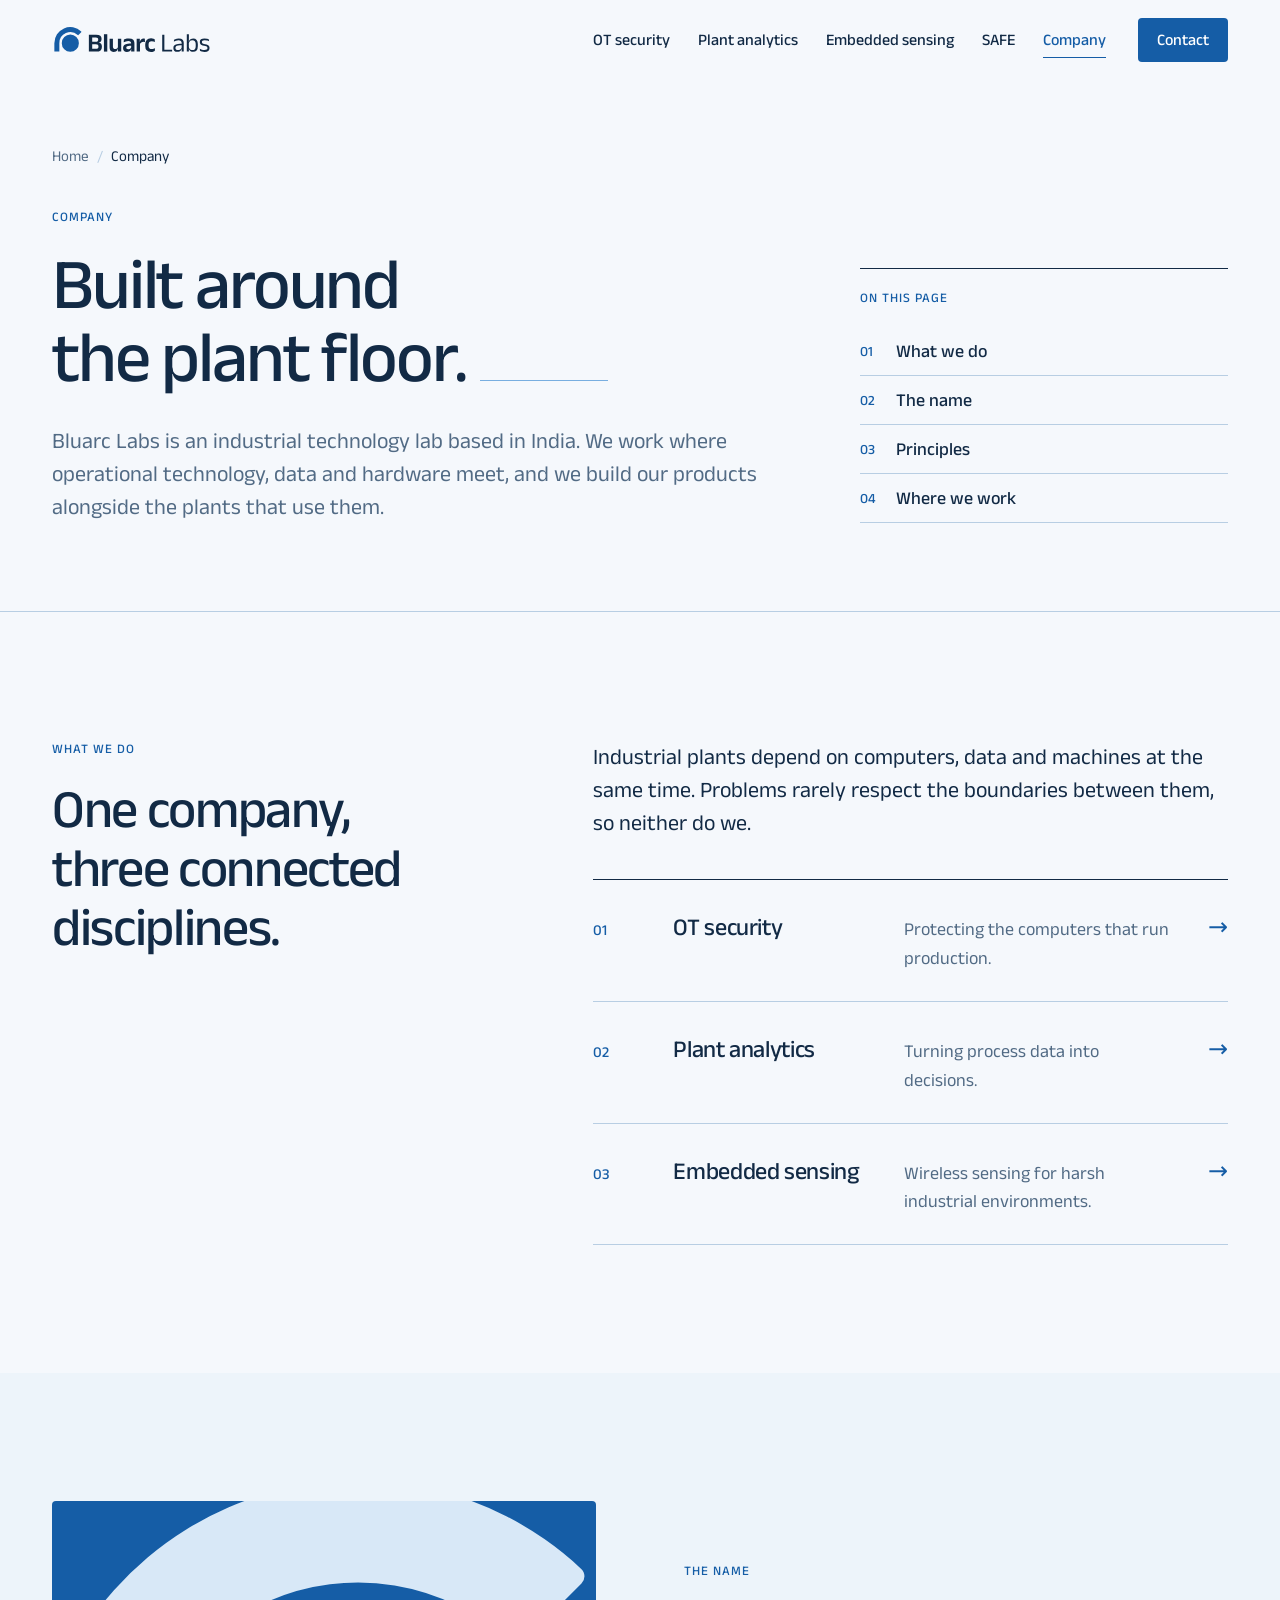
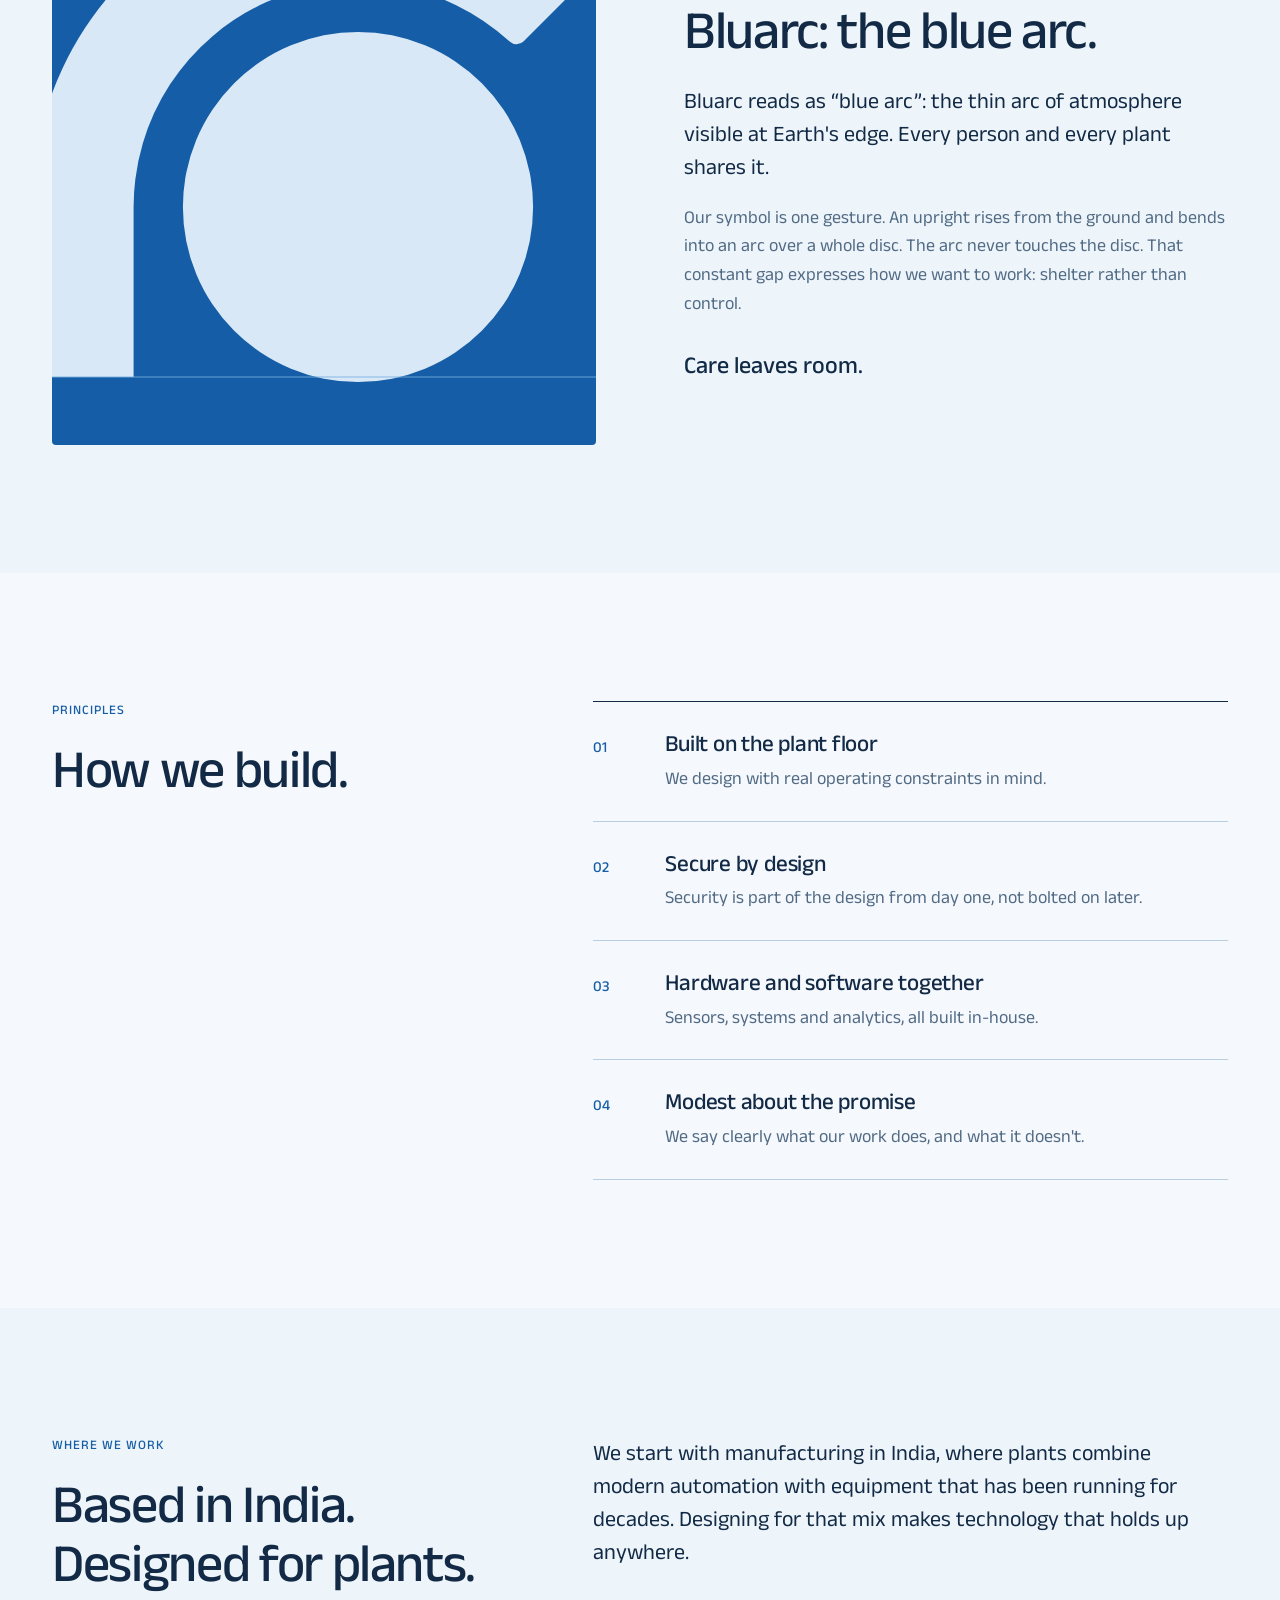
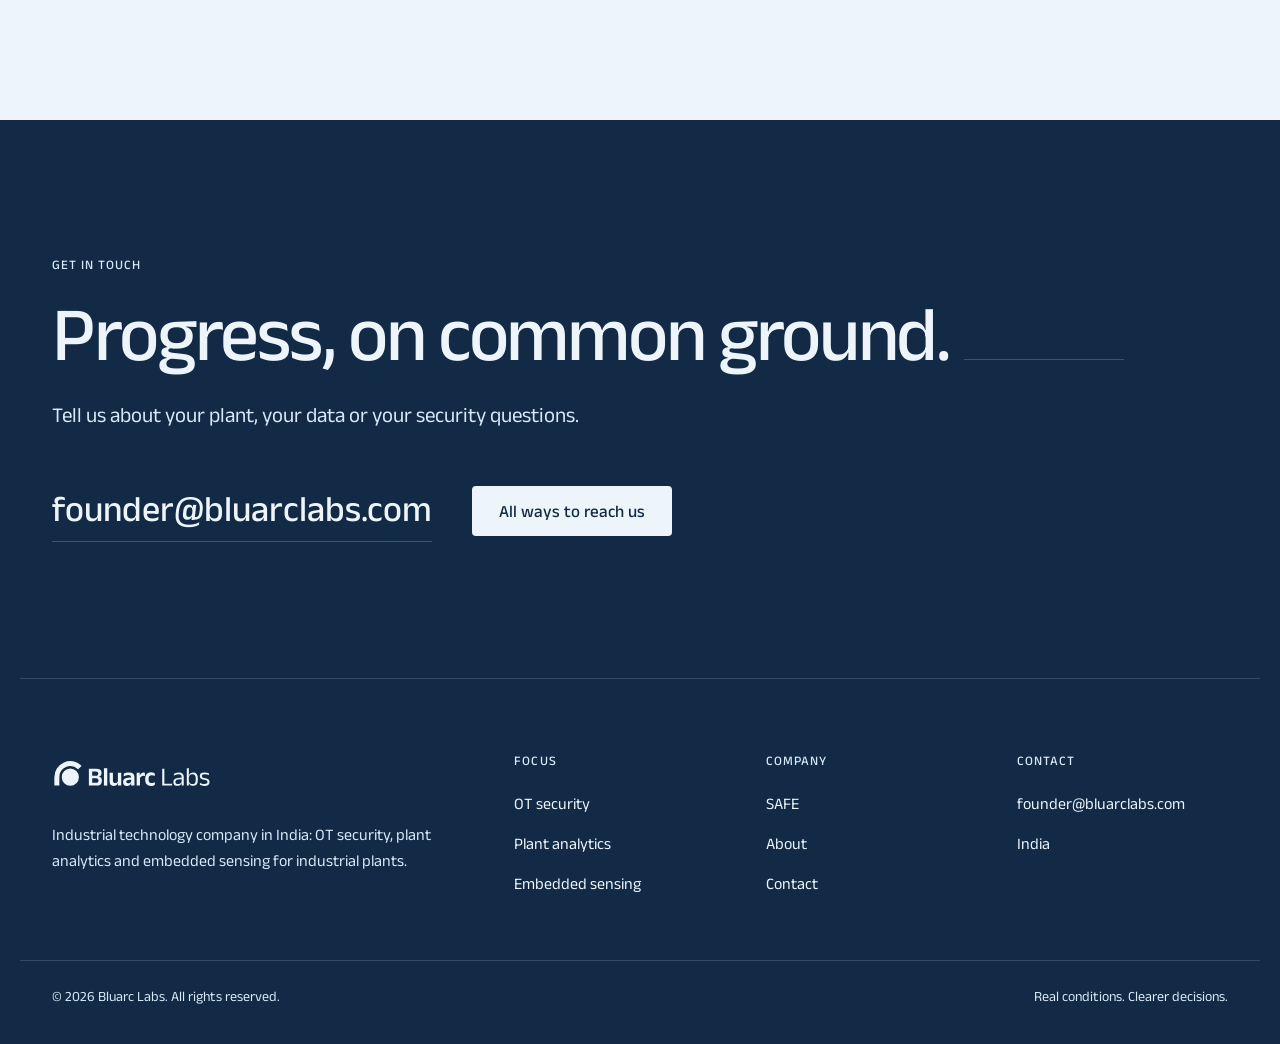
==== company/index.html @ 23ca165b "Expand site to seven SEO pages and a more distinctive design - New pages: OT security, plant analyti" ====
<!doctype html>
<html lang="en-IN">
<head>
  <meta charset="utf-8">
  <meta name="viewport" content="width=device-width, initial-scale=1">
  <title>About Bluarc Labs | Industrial Technology Company, India</title>
  <meta name="description" content="Bluarc Labs is an industrial technology lab based in India, working where operational technology, data and hardware meet. Built around the plant floor.">
  <link rel="canonical" href="https://bluarclabs.com/company/">
  <meta name="robots" content="index, follow, max-image-preview:large, max-snippet:-1, max-video-preview:-1">
  <meta name="theme-color" content="#155DA6">
  <meta name="color-scheme" content="light">
  <meta name="author" content="Bluarc Labs">

  <meta property="og:type" content="website">
  <meta property="og:site_name" content="Bluarc Labs">
  <meta property="og:locale" content="en_IN">
  <meta property="og:title" content="About Bluarc Labs | Industrial Technology Company, India">
  <meta property="og:description" content="Bluarc Labs is an industrial technology lab based in India, working where operational technology, data and hardware meet. Built around the plant floor.">
  <meta property="og:url" content="https://bluarclabs.com/company/">
  <meta property="og:image" content="https://bluarclabs.com/assets/og/company.png">
  <meta property="og:image:type" content="image/png">
  <meta property="og:image:width" content="1200">
  <meta property="og:image:height" content="630">
  <meta property="og:image:alt" content="Built around the plant floor. Bluarc Labs.">
  <meta name="twitter:card" content="summary_large_image">
  <meta name="twitter:title" content="About Bluarc Labs | Industrial Technology Company, India">
  <meta name="twitter:description" content="Bluarc Labs is an industrial technology lab based in India, working where operational technology, data and hardware meet. Built around the plant floor.">
  <meta name="twitter:image" content="https://bluarclabs.com/assets/og/company.png">
  <meta name="twitter:image:alt" content="Built around the plant floor. Bluarc Labs.">

  <link rel="icon" href="/favicon.ico" sizes="any">
  <link rel="icon" href="/assets/icons/favicon.svg" type="image/svg+xml">
  <link rel="apple-touch-icon" href="/apple-touch-icon.png">
  <link rel="manifest" href="/site.webmanifest">

  <link rel="preload" href="/assets/fonts/anek-latin.woff2" as="font" type="font/woff2" crossorigin>
  <link rel="stylesheet" href="/css/styles.css">
  <script>document.documentElement.classList.add('js');</script>

  <script type="application/ld+json">
{
  "@context": "https://schema.org",
  "@graph": [
    {
      "@type": "Organization",
      "@id": "https://bluarclabs.com/#organization",
      "name": "Bluarc Labs",
      "alternateName": "Bluarc",
      "url": "https://bluarclabs.com/",
      "logo": {
        "@type": "ImageObject",
        "url": "https://bluarclabs.com/assets/icons/icon-512.png",
        "width": 512,
        "height": 512
      },
      "image": "https://bluarclabs.com/assets/og/home.png",
      "email": "founder@bluarclabs.com",
      "description": "Industrial technology company in India building OT security, plant analytics and embedded sensing for industrial plants.",
      "slogan": "Real conditions. Clearer decisions.",
      "address": {
        "@type": "PostalAddress",
        "addressCountry": "IN"
      },
      "areaServed": "Worldwide",
      "knowsAbout": [
        "Operational technology (OT) security",
        "Industrial control system security",
        "IEC 62443",
        "Industry 4.0",
        "Plant analytics",
        "Condition monitoring",
        "Predictive maintenance",
        "Industrial IoT",
        "Embedded hardware",
        "Wireless industrial sensors"
      ],
      "contactPoint": {
        "@type": "ContactPoint",
        "contactType": "sales",
        "email": "founder@bluarclabs.com",
        "availableLanguage": [
          "English"
        ]
      }
    },
    {
      "@type": "WebSite",
      "@id": "https://bluarclabs.com/#website",
      "url": "https://bluarclabs.com/",
      "name": "Bluarc Labs",
      "inLanguage": "en-IN",
      "publisher": {
        "@id": "https://bluarclabs.com/#organization"
      }
    },
    {
      "@type": "BreadcrumbList",
      "@id": "https://bluarclabs.com/company/#breadcrumb",
      "itemListElement": [
        {
          "@type": "ListItem",
          "position": 1,
          "name": "Home",
          "item": "https://bluarclabs.com/"
        },
        {
          "@type": "ListItem",
          "position": 2,
          "name": "Company",
          "item": "https://bluarclabs.com/company/"
        }
      ]
    },
    {
      "@type": "AboutPage",
      "@id": "https://bluarclabs.com/company/#webpage",
      "url": "https://bluarclabs.com/company/",
      "name": "About Bluarc Labs | Industrial Technology Company, India",
      "description": "Bluarc Labs is an industrial technology lab based in India, working where operational technology, data and hardware meet. Built around the plant floor.",
      "isPartOf": {
        "@id": "https://bluarclabs.com/#website"
      },
      "about": {
        "@id": "https://bluarclabs.com/#organization"
      },
      "primaryImageOfPage": "https://bluarclabs.com/assets/og/company.png",
      "inLanguage": "en-IN",
      "dateModified": "2026-10-08",
      "breadcrumb": {
        "@id": "https://bluarclabs.com/company/#breadcrumb"
      }
    }
  ]
}
  </script>
</head><body class="page-company">
  <a class="skip-link" href="#main">Skip to content</a>

  <header class="site-header" id="top">
    <div class="container header-inner">
      <a class="brand" href="/" aria-label="Bluarc Labs home">
        <img src="/assets/brand/lockup.svg" width="160" height="43" alt="Bluarc Labs">
      </a>

      <button class="nav-toggle" type="button" aria-expanded="false" aria-controls="site-nav">
        <span class="nav-toggle-bar"></span>
        <span class="nav-toggle-bar"></span>
        <span class="visually-hidden">Menu</span>
      </button>

      <nav class="site-nav" id="site-nav" aria-label="Main">
        <a href="/ot-security/">OT security</a>
        <a href="/plant-analytics/">Plant analytics</a>
        <a href="/embedded-sensing/">Embedded sensing</a>
        <a href="/safe/">SAFE</a>
        <a href="/company/" aria-current="page">Company</a>
        <a class="btn btn-primary btn-sm" href="/contact/">Contact</a>
      </nav>
    </div>
  </header>
  <main id="main">
    <section class="page-hero" aria-labelledby="page-title">
      <div class="container page-hero-grid">
        <div class="page-hero-main">
        <nav class="crumbs" aria-label="Breadcrumb">
          <ol><li><a href="/">Home</a></li><li><span aria-current="page">Company</span></li></ol>
        </nav>
          <p class="label">Company</p>
          <h1 id="page-title" class="display"><span class="hl-line"><span class="hl-in">Built around</span></span><span class="hl-line hl-ground"><span class="hl-in">the plant floor.</span></span></h1>
          <p class="page-lead hero-anim">Bluarc Labs is an industrial technology lab based in India. We work where operational technology, data and hardware meet, and we build our products alongside the plants that use them.</p>
        </div>
        <div class="page-hero-aside"><nav class="toc" aria-label="On this page"><p class="label">On this page</p><ol><li><a href="#what">What we do</a></li><li><a href="#name">The name</a></li><li><a href="#principles">Principles</a></li><li><a href="#where">Where we work</a></li></ol></nav></div>
      </div>
    </section>
    <section class="block" id="what" aria-labelledby="what-title">
      <div class="container block-grid">
        <div class="block-head">
          <p class="label">What we do</p>
          <h2 id="what-title">One company, three connected disciplines.</h2>
        </div>
        <div class="block-body">
          <p class="lead reveal">Industrial plants depend on computers, data and machines at the same time. Problems rarely respect the boundaries between them, so neither do we.</p>
          <div class="focus-list focus-list-compact">
            <a class="focus-row reveal" href="/ot-security/">
              <span class="focus-row-num">01</span>
              <span class="focus-row-title">OT security</span>
              <span class="focus-row-desc">Protecting the computers that run production.</span>
              <span class="focus-row-arrow" aria-hidden="true">&rarr;</span>
            </a>
            <a class="focus-row reveal" href="/plant-analytics/">
              <span class="focus-row-num">02</span>
              <span class="focus-row-title">Plant analytics</span>
              <span class="focus-row-desc">Turning process data into decisions.</span>
              <span class="focus-row-arrow" aria-hidden="true">&rarr;</span>
            </a>
            <a class="focus-row reveal" href="/embedded-sensing/">
              <span class="focus-row-num">03</span>
              <span class="focus-row-title">Embedded sensing</span>
              <span class="focus-row-desc">Wireless sensing for harsh industrial environments.</span>
              <span class="focus-row-arrow" aria-hidden="true">&rarr;</span>
            </a>
          </div>
        </div>
      </div>
    </section>

    <section class="block block-wash" id="name" aria-labelledby="name-title">
      <div class="container name-feature">
        <figure class="name-art reveal">
          <img src="/assets/brand/pattern.svg" width="960" height="960" alt="The Bluarc Labs symbol, enlarged: an upright bending into an arc over a whole disc, standing on one ground line." loading="lazy" decoding="async">
        </figure>
        <div class="name-copy reveal">
          <p class="label">The name</p>
          <h2 id="name-title">Bluarc: the blue arc.</h2>
          <p class="lead">Bluarc reads as &ldquo;blue arc&rdquo;: the thin arc of atmosphere visible at Earth's edge. Every person and every plant shares it.</p>
          <p>Our symbol is one gesture. An upright rises from the ground and bends into an arc over a whole disc. The arc never touches the disc. That constant gap expresses how we want to work: shelter rather than control.</p>
          <p class="name-sign">Care leaves room.</p>
        </div>
      </div>
    </section>

    <section class="block" id="principles" aria-labelledby="principles-title">
      <div class="container block-grid">
        <div class="block-head">
          <p class="label">Principles</p>
          <h2 id="principles-title">How we build.</h2>
        </div>
        <div class="block-body">
          <ol class="principles reveal">
            <li><span class="principle-num">01</span><div><h3>Built on the plant floor</h3><p>We design with real operating constraints in mind.</p></div></li>
            <li><span class="principle-num">02</span><div><h3>Secure by design</h3><p>Security is part of the design from day one, not bolted on later.</p></div></li>
            <li><span class="principle-num">03</span><div><h3>Hardware and software together</h3><p>Sensors, systems and analytics, all built in-house.</p></div></li>
            <li><span class="principle-num">04</span><div><h3>Modest about the promise</h3><p>We say clearly what our work does, and what it doesn't.</p></div></li>
          </ol>
        </div>
      </div>
    </section>

    <section class="block block-wash" id="where" aria-labelledby="where-title">
      <div class="container block-grid">
        <div class="block-head">
          <p class="label">Where we work</p>
          <h2 id="where-title">Based in India. Designed for plants.</h2>
        </div>
        <div class="block-body">
          <p class="lead reveal">We start with manufacturing in India, where plants combine modern automation with equipment that has been running for decades. Designing for that mix makes technology that holds up anywhere.</p>
        </div>
      </div>
    </section>

    <section class="cta-band" aria-labelledby="cta-title">
      <div class="container cta-inner reveal">
        <p class="label label-reverse">Get in touch</p>
        <h2 id="cta-title" class="cta-title"><span class="hl-ground">Progress, on common ground.</span></h2>
        <p class="cta-lead">Tell us about your plant, your data or your security questions.</p>
        <div class="cta-actions">
          <a class="contact-email" href="mailto:founder@bluarclabs.com">founder@bluarclabs.com</a>
          <a class="btn btn-reverse" href="/contact/">All ways to reach us</a>
        </div>
      </div>
    </section>
  </main>

  <footer class="site-footer">
    <div class="container footer-inner">
      <div class="footer-brand">
        <a class="brand" href="/" aria-label="Bluarc Labs home">
          <img src="/assets/brand/lockup-reverse.svg" width="160" height="43" alt="Bluarc Labs" loading="lazy" decoding="async">
        </a>
        <p class="footer-about">Industrial technology company in India: OT security, plant analytics and embedded sensing for industrial plants.</p>
      </div>
      <nav class="footer-col" aria-label="Focus areas">
        <p class="footer-head">Focus</p>
        <ul><li><a href="/ot-security/">OT security</a></li><li><a href="/plant-analytics/">Plant analytics</a></li><li><a href="/embedded-sensing/">Embedded sensing</a></li></ul>
      </nav>
      <nav class="footer-col" aria-label="Company">
        <p class="footer-head">Company</p>
        <ul><li><a href="/safe/">SAFE</a></li><li><a href="/company/">About</a></li><li><a href="/contact/">Contact</a></li></ul>
      </nav>
      <div class="footer-col">
        <p class="footer-head">Contact</p>
        <ul><li><a href="mailto:founder@bluarclabs.com">founder@bluarclabs.com</a></li><li><span>India</span></li></ul>
      </div>
    </div>
    <div class="container footer-bottom">
      <p>&copy; <span id="year">2026</span> Bluarc Labs. All rights reserved.</p>
      <p class="footer-sign">Real conditions. Clearer decisions.</p>
    </div>
  </footer>

  <script src="/js/main.js" defer></script>
</body>
</html>
---- css/styles.css ----
/* Bluarc Labs: site styles, built on the Bluarc Labs identity (revision 06.1) */

@font-face {
  font-family: "Anek Latin";
  font-style: normal;
  font-weight: 400 600;
  font-display: swap;
  src: url("../assets/fonts/anek-latin.woff2") format("woff2");
}

:root {
  /* Identity palette */
  --ocean: #155DA6;      /* primary */
  --ocean-hover: #114D8A;
  --ice-wash: #D8E8F7;   /* secondary */
  --surf: #78AEE0;       /* accent: artwork and rules, never small text on light grounds */
  --ice: #EDF4FA;        /* background */
  --navy: #122A45;       /* foreground */
  --slate: #526B85;      /* muted */
  --surface: #F5F8FC;    /* light surface */
  --rule: #B8CEE3;       /* blue rule, decorative only */
  --white: #FFFFFF;

  --font: "Anek Latin", system-ui, -apple-system, "Segoe UI", Roboto, sans-serif;

  --container: 1240px;
  --gutter: 32px;
  --header-h: 80px;
  --radius: 4px;
  --ease: cubic-bezier(.2, .7, .2, 1);
  --ease-out: cubic-bezier(.16, 1, .3, 1);
}

*, *::before, *::after { box-sizing: border-box; }

html {
  scroll-behavior: smooth;
  scroll-padding-top: calc(var(--header-h) + 16px);
  -webkit-text-size-adjust: 100%;
  text-size-adjust: 100%;
  font-optical-sizing: none;
}

body {
  margin: 0;
  background: var(--surface);
  color: var(--navy);
  font-family: var(--font);
  font-size: 18px;
  font-weight: 400;
  line-height: 1.6;
  -webkit-font-smoothing: antialiased;
  -moz-osx-font-smoothing: grayscale;
  overflow-x: hidden;
}

img, svg { display: block; max-width: 100%; }
img { height: auto; }

h1, h2, h3 {
  color: var(--navy);
  margin: 0;
  font-weight: 500;
  line-height: 1.1;
  letter-spacing: -0.02em;
  text-wrap: balance;
}
h2 { font-size: clamp(34px, 4.2vw, 54px); letter-spacing: -0.025em; }
.h2-sm { font-size: clamp(28px, 3vw, 38px); }
h3 { font-size: 23px; line-height: 1.2; letter-spacing: -0.01em; }

p { margin: 0; }
p + p { margin-top: 1em; }

a { color: var(--ocean); text-decoration: none; }
a:hover { color: var(--ocean-hover); }

::selection { background: var(--ice-wash); color: var(--navy); }

:focus-visible {
  outline: 2px solid var(--ocean);
  outline-offset: 3px;
  border-radius: 2px;
}

.container {
  width: 100%;
  max-width: var(--container);
  margin: 0 auto;
  padding: 0 var(--gutter);
}

.visually-hidden {
  position: absolute !important;
  width: 1px; height: 1px;
  padding: 0; margin: -1px;
  overflow: hidden; clip: rect(0 0 0 0);
  white-space: nowrap; border: 0;
}

.skip-link {
  position: absolute;
  left: 16px; top: -56px;
  z-index: 100;
  background: var(--navy);
  color: var(--ice);
  padding: 12px 18px;
  border-radius: var(--radius);
  transition: top .2s;
}
.skip-link:focus { top: 12px; color: var(--ice); }

/* Reference labels: Anek Latin 500, uppercase, ~0.08em, 12px+ */
.label {
  font-size: 13px;
  font-weight: 500;
  letter-spacing: .08em;
  text-transform: uppercase;
  line-height: 1.4;
  color: var(--ocean);
  margin-bottom: 20px;
}
.label-reverse { color: var(--ice-wash); }

.lead {
  font-size: 22px;
  line-height: 1.5;
  color: var(--navy);
}

.block-intro {
  margin-top: 20px;
  font-size: 20px;
  line-height: 1.55;
  color: var(--slate);
}

.inline-link { margin-top: 32px; color: var(--slate); }
.inline-link a {
  color: var(--ocean);
  text-decoration: underline;
  text-decoration-thickness: 1px;
  text-underline-offset: 4px;
}

/* Buttons: 44px minimum target */
.btn {
  display: inline-flex;
  align-items: center;
  justify-content: center;
  gap: 8px;
  min-height: 50px;
  font-family: var(--font);
  font-size: 17px;
  font-weight: 500;
  line-height: 1;
  padding: 15px 26px;
  border-radius: var(--radius);
  border: 1px solid transparent;
  transition: background-color .2s var(--ease), color .2s var(--ease), border-color .2s var(--ease);
  white-space: nowrap;
}
.btn span { transition: transform .25s var(--ease); }
.btn:hover span { transform: translateX(4px); }
.btn-primary { background: var(--ocean); color: var(--white); }
.btn-primary:hover { background: var(--ocean-hover); color: var(--white); }
.btn-sm { min-height: 44px; padding: 11px 18px; font-size: 16px; }
.btn-quiet { color: var(--navy); padding-left: 6px; padding-right: 6px; }
.btn-quiet:hover { color: var(--ocean); }
.btn-flush { padding-left: 0; margin-top: 24px; }
.btn-reverse { background: var(--ice); color: var(--navy); }
.btn-reverse:hover { background: var(--white); color: var(--navy); }

/* Header */
.site-header {
  position: fixed;
  inset: 0 0 auto 0;
  z-index: 50;
  height: var(--header-h);
  background: rgba(245, 248, 252, .94);
  -webkit-backdrop-filter: saturate(140%) blur(12px);
  backdrop-filter: saturate(140%) blur(12px);
  border-bottom: 1px solid transparent;
  transition: border-color .25s;
}
.site-header.is-scrolled { border-bottom-color: var(--rule); }

.header-inner {
  height: 100%;
  display: flex;
  align-items: center;
  justify-content: space-between;
  gap: 24px;
}

.brand {
  display: inline-flex;
  align-items: center;
  min-height: 44px;
  flex: none;
}
.brand img { width: 160px; }

.site-nav {
  display: flex;
  align-items: center;
  gap: 28px;
}
.site-nav a:not(.btn) {
  color: var(--navy);
  font-size: 16px;
  font-weight: 500;
  position: relative;
  padding: 10px 0;
  white-space: nowrap;
}
.site-nav a:not(.btn)::after {
  content: "";
  position: absolute;
  left: 0; right: 0; bottom: 4px;
  height: 1.5px;
  background: var(--ocean);
  transform: scaleX(0);
  transform-origin: left;
  transition: transform .3s var(--ease);
}
.site-nav a:not(.btn):hover { color: var(--ocean); }
.site-nav a:not(.btn):hover::after,
.site-nav a[aria-current="page"]::after { transform: scaleX(1); }
.site-nav a[aria-current="page"]:not(.btn) { color: var(--ocean); }
.site-nav .btn { margin-left: 4px; }

.nav-toggle {
  display: none;
  width: 44px; height: 44px;
  margin-right: -10px;
  background: none;
  border: 0;
  cursor: pointer;
  flex-direction: column;
  align-items: center;
  justify-content: center;
  gap: 6px;
}
.nav-toggle-bar {
  width: 22px; height: 2px;
  background: var(--navy);
  transition: transform .25s var(--ease);
}
.nav-toggle[aria-expanded="true"] .nav-toggle-bar:nth-child(1) { transform: translateY(4px) rotate(45deg); }
.nav-toggle[aria-expanded="true"] .nav-toggle-bar:nth-child(2) { transform: translateY(-4px) rotate(-45deg); }

/* Display headlines: each line on its own baseline; the last stands on the ground rule */
.display {
  font-size: clamp(42px, 5.6vw, 76px);
  font-weight: 500;
  line-height: 1.02;
  letter-spacing: -0.03em;
}
.display-xl { font-size: clamp(48px, 6.4vw, 96px); }
.hl-line {
  display: block;
  overflow: hidden;
  padding-bottom: .1em;
  margin-bottom: -.1em;
}
.hl-in { display: inline-block; white-space: nowrap; }
.hl-ground {
  display: flex;
  align-items: baseline;
}
.hl-ground::after {
  content: "";
  flex: 0 1 128px;
  min-width: 32px;
  height: 1.5px;
  margin-left: .2em;
  background: var(--surf);
  transform-origin: left;
}

@media (prefers-reduced-motion: no-preference) {
  .js .display .hl-in {
    transform: translateY(105%);
    animation: hl-rise 1s var(--ease-out) forwards;
  }
  .js .display .hl-line:nth-child(2) .hl-in { animation-delay: .1s; }
  .js .display .hl-line:nth-child(3) .hl-in { animation-delay: .2s; }
  .js .display .hl-ground::after {
    transform: scaleX(0);
    animation: hl-ground .9s var(--ease-out) .55s forwards;
  }
  .js .hero-anim {
    opacity: 0;
    animation: fade-up .8s var(--ease-out) .35s forwards;
  }
  .js .hero-panel .hero-device {
    opacity: 0;
    transform: translateX(6%);
    animation: device-in 1.2s var(--ease-out) .15s forwards;
  }
}
@keyframes hl-rise { to { transform: none; } }
@keyframes hl-ground { to { transform: scaleX(1); } }
@keyframes fade-up { from { opacity: 0; transform: translateY(12px); } to { opacity: 1; transform: none; } }
@keyframes device-in { to { opacity: 1; transform: none; } }

/* Home hero */
.hero-home {
  position: relative;
  padding-top: var(--header-h);
  background: var(--surface);
}
.hero-container {
  min-height: min(760px, calc(100svh - var(--header-h) - 84px));
  display: flex;
  align-items: center;
  padding-top: 72px;
  padding-bottom: 72px;
}
.hero-main { max-width: min(880px, calc(100vw - var(--panel-w, 0px) - 2 * var(--gutter) - 48px)); position: relative; z-index: 1; }
.hero-focus {
  margin-top: 36px;
  font-size: 24px;
  line-height: 1.4;
  color: var(--navy);
  max-width: 30em;
}
.hero-sub {
  margin-top: 14px;
  font-size: 19px;
  line-height: 1.55;
  color: var(--slate);
  max-width: 36em;
}
.hero-actions {
  display: flex;
  flex-wrap: wrap;
  align-items: center;
  gap: 12px 20px;
  margin-top: 36px;
}

.hero-panel {
  --panel-w: clamp(300px, 30vw, 500px);
  position: absolute;
  top: var(--header-h);
  right: 0;
  bottom: 0;
  width: var(--panel-w);
  background: var(--navy);
  overflow: hidden;
}
.hero-device { width: 100%; height: 100%; }
.hero-panel-label {
  position: absolute;
  left: 32px;
  bottom: 28px;
  font-size: 13px;
  font-weight: 500;
  letter-spacing: .08em;
  text-transform: uppercase;
  color: var(--ice-wash);
}
.hero-home { --panel-w: clamp(300px, 30vw, 500px); }
.hero-band { display: none; }

.focus-strip {
  position: relative;
  z-index: 1;
  display: grid;
  grid-template-columns: repeat(3, minmax(0, 1fr));
  border-top: 1px solid var(--rule);
  margin-right: calc(var(--panel-w) - max(0px, (100vw - var(--container)) / 2));
}
.focus-strip a {
  display: flex;
  align-items: center;
  gap: 8px;
  min-height: 84px;
  padding: 0 20px 0 0;
  font-size: 18px;
  font-weight: 500;
  color: var(--navy);
}
.focus-strip .num { color: var(--ocean); }
.focus-strip .arrow { margin-left: auto; color: var(--ocean); opacity: 0; transform: translateX(-6px); transition: opacity .25s, transform .25s var(--ease); }
.focus-strip a:hover { color: var(--ocean); }
.focus-strip a:hover .arrow { opacity: 1; transform: none; }

/* Sub-page hero */
.page-hero {
  padding: calc(var(--header-h) + 64px) 0 88px;
  background: var(--surface);
  border-bottom: 1px solid var(--rule);
}
.page-hero-grid {
  display: grid;
  grid-template-columns: minmax(0, 8fr) minmax(0, 4fr);
  gap: 48px 72px;
  align-items: end;
}
.page-lead {
  margin-top: 32px;
  font-size: 22px;
  line-height: 1.5;
  color: var(--slate);
  max-width: 34em;
}
.crumbs { margin-bottom: 40px; font-size: 15px; }
.crumbs ol { list-style: none; margin: 0; padding: 0; display: flex; flex-wrap: wrap; gap: 8px; color: var(--slate); }
.crumbs li + li::before { content: "/"; margin-right: 8px; color: var(--rule); }
.crumbs a { color: var(--slate); }
.crumbs a:hover { color: var(--ocean); }
.crumbs [aria-current] { color: var(--navy); }

.toc { border-top: 1.5px solid var(--navy); padding-top: 20px; }
.toc ol { list-style: none; margin: 0; padding: 0; counter-reset: toc; }
.toc li { counter-increment: toc; border-bottom: 1px solid var(--rule); }
.toc a {
  display: flex;
  gap: 14px;
  align-items: center;
  min-height: 48px;
  color: var(--navy);
  font-weight: 500;
}
.toc a::before { content: counter(toc, decimal-leading-zero); color: var(--ocean); font-size: 14px; width: 22px; }
.toc a:hover { color: var(--ocean); }

.hero-endorsement {
  background: var(--ice);
  border-radius: var(--radius);
  padding: 48px 40px;
  display: flex;
  justify-content: center;
}
.hero-endorsement img { width: min(280px, 100%); }

.hero-contact { border-top: 1.5px solid var(--navy); padding-top: 20px; }
.hero-contact-note { margin-top: 16px; color: var(--slate); font-size: 16px; }

/* Blocks */
.block { padding: 128px 0; }
.block-tight { padding: 96px 0; }
.block-wash { background: var(--ice); }
.block-navy { background: var(--navy); color: var(--ice); }
.block-navy h2 { color: var(--ice); }
.block-navy .block-intro { color: var(--ice-wash); }

.section-head { max-width: 820px; margin-bottom: 64px; }

.block-grid {
  display: grid;
  grid-template-columns: minmax(0, 5fr) minmax(0, 7fr);
  gap: 48px 88px;
  align-items: start;
}
.block-head { position: sticky; top: calc(var(--header-h) + 40px); }
.block-body > .lead + * { margin-top: 40px; }

/* Tiles */
.tiles {
  display: grid;
  grid-template-columns: repeat(2, minmax(0, 1fr));
  gap: 48px 40px;
}
.tiles-3 { grid-template-columns: repeat(3, minmax(0, 1fr)); gap: 32px; }
.tile {
  border-top: 1.5px solid var(--navy);
  padding-top: 24px;
}
.tile-num {
  font-size: 14px;
  font-weight: 500;
  color: var(--ocean);
  margin-bottom: 28px;
}
.tile h3 { margin-bottom: 10px; }
.tile p:not(.tile-num) { color: var(--slate); }

/* Focus rows */
.focus-list { border-top: 1.5px solid var(--navy); }
.focus-row {
  position: relative;
  display: grid;
  grid-template-columns: 80px minmax(0, 1fr) minmax(0, 1.25fr) 48px;
  gap: 24px;
  align-items: baseline;
  padding: 40px 0;
  border-bottom: 1px solid var(--rule);
  color: var(--navy);
}
.focus-row::before {
  content: "";
  position: absolute;
  left: 0; bottom: -1px;
  width: 100%; height: 1.5px;
  background: var(--ocean);
  transform: scaleX(0);
  transform-origin: left;
  transition: transform .5s var(--ease-out);
}
.focus-row:hover { color: var(--navy); }
.focus-row:hover::before { transform: scaleX(1); }
.focus-row-num { font-size: 15px; font-weight: 500; color: var(--ocean); }
.focus-row-title { font-size: clamp(24px, 2.4vw, 32px); font-weight: 500; line-height: 1.15; letter-spacing: -0.015em; transition: color .25s; }
.focus-row-desc { color: var(--slate); }
.focus-row-arrow { justify-self: end; font-size: 24px; color: var(--ocean); transition: transform .3s var(--ease); }
.focus-row:hover .focus-row-title { color: var(--ocean); }
.focus-row:hover .focus-row-arrow { transform: translateX(6px); }
.focus-list-compact { margin-top: 40px; }
.focus-list-compact .focus-row { grid-template-columns: 56px minmax(0, 1fr) minmax(0, 1.3fr) 32px; padding: 28px 0; }
.focus-list-compact .focus-row-title { font-size: 24px; }

/* SAFE feature (home) */
.safe-feature {
  display: grid;
  grid-template-columns: minmax(0, 5fr) minmax(0, 7fr);
  gap: 88px;
  align-items: center;
}
.safe-card {
  position: relative;
  background: var(--ice);
  border-radius: var(--radius);
  aspect-ratio: 1 / 1;
  display: flex;
  align-items: center;
  justify-content: center;
  padding: 48px;
}
.safe-card img { width: min(300px, 100%); }
.safe-card-status {
  position: absolute;
  left: 28px; bottom: 24px;
  display: flex; align-items: center; gap: 10px;
  font-size: 13px; font-weight: 500; letter-spacing: .08em; text-transform: uppercase;
  color: var(--slate);
}
.status-mark { display: inline-block; width: 18px; height: 2px; background: var(--ocean); }

/* SAFE band (OT page) */
.safe-band {
  display: grid;
  grid-template-columns: minmax(0, 4fr) minmax(0, 7fr);
  gap: 80px;
  align-items: center;
}
.safe-band-mark {
  background: var(--ice);
  border-radius: var(--radius);
  padding: 48px 32px;
  display: flex;
  justify-content: center;
}
.safe-band-mark img { width: min(260px, 100%); }
.safe-band h2 { margin-bottom: 0; }
.safe-band .btn { margin-top: 32px; }

.status-panel {
  border-top: 1.5px solid var(--navy);
  padding-top: 24px;
}
.status-line { display: flex; align-items: center; gap: 12px; font-size: 20px; margin-bottom: 12px; }
.status-line strong { font-weight: 500; }
.status-panel p:not(.status-line) { color: var(--slate); max-width: 34em; }
.status-panel .btn { margin-top: 28px; }

/* Lists */
.ticks {
  list-style: none;
  margin: 28px 0 0;
  padding: 0;
  border-top: 1px solid var(--rule);
}
.ticks li {
  position: relative;
  padding: 16px 0 16px 36px;
  border-bottom: 1px solid var(--rule);
}
.ticks li::before {
  content: "";
  position: absolute;
  left: 2px; top: 25px;
  width: 13px; height: 7px;
  border-left: 2px solid var(--ocean);
  border-bottom: 2px solid var(--ocean);
  transform: rotate(-45deg);
}
.ticks-lg { margin-top: 0; }
.ticks-lg li { font-size: 20px; padding-top: 20px; padding-bottom: 20px; }
.ticks-lg li::before { top: 30px; }
.block-body > .lead + .ticks-lg { margin-top: 40px; }

.principles { list-style: none; margin: 0; padding: 0; }
.principles li {
  display: grid;
  grid-template-columns: 56px minmax(0, 1fr);
  gap: 16px;
  padding: 28px 0;
  border-top: 1px solid var(--rule);
}
.principles li:first-child { border-top: 1.5px solid var(--navy); }
.principles li:last-child { border-bottom: 1px solid var(--rule); }
.principle-num { font-size: 15px; font-weight: 500; color: var(--ocean); padding-top: 5px; }
.principles h3 { margin-bottom: 6px; }
.principles p { color: var(--slate); }

/* Steps: four steps standing on one shared ground line */
.steps {
  list-style: none;
  margin: 0;
  padding: 0;
  display: grid;
  grid-template-columns: repeat(4, minmax(0, 1fr));
  border-bottom: 1.5px solid var(--navy);
}
.step {
  position: relative;
  padding: 0 32px 48px 0;
}
.step::after {
  content: "";
  position: absolute;
  left: 0; bottom: -7px;
  width: 1.5px; height: 12px;
  background: var(--ocean);
}
.step-num {
  display: block;
  font-size: clamp(48px, 5vw, 72px);
  font-weight: 400;
  line-height: 1;
  letter-spacing: -0.03em;
  color: var(--ocean);
  margin-bottom: 32px;
}
.step h3 { margin-bottom: 10px; }
.step p { color: var(--slate); }

/* Chips */
.chips {
  list-style: none;
  margin: 0;
  padding: 0;
  display: flex;
  flex-wrap: wrap;
  gap: 12px;
}
.chips li {
  padding: 12px 20px;
  border: 1px solid var(--rule);
  border-radius: var(--radius);
  background: var(--white);
  font-size: 18px;
  font-weight: 500;
}

/* Company */
.company-teaser {
  display: grid;
  grid-template-columns: minmax(0, 7fr) minmax(0, 5fr);
  gap: 48px 96px;
  align-items: end;
}
.company-teaser h2 { margin-bottom: 24px; }
.name-note {
  display: flex;
  gap: 24px;
  align-items: flex-start;
  border-top: 1.5px solid var(--navy);
  padding-top: 28px;
}
.name-note img { width: 56px; flex: none; }
.name-note h3 {
  font-size: 13px;
  font-weight: 500;
  letter-spacing: .08em;
  text-transform: uppercase;
  color: var(--ocean);
  margin-bottom: 8px;
}
.name-note p { color: var(--slate); }

.name-feature {
  display: grid;
  grid-template-columns: minmax(0, 1fr) minmax(0, 1fr);
  gap: 88px;
  align-items: center;
}
.name-art { margin: 0; border-radius: var(--radius); overflow: hidden; }
.name-art img { width: 100%; }
.name-copy h2 { margin-bottom: 24px; }
.name-copy p:not(.label):not(.lead) { color: var(--slate); }
.name-copy .lead + p { margin-top: 20px; }
.name-sign { margin-top: 28px !important; font-size: 24px; font-weight: 500; color: var(--navy) !important; }

/* Contact topics */
.topic-grid {
  display: grid;
  grid-template-columns: repeat(3, minmax(0, 1fr));
  gap: 0 40px;
}
.topic {
  position: relative;
  display: grid;
  grid-template-columns: minmax(0, 1fr) 32px;
  grid-template-rows: auto 1fr;
  gap: 8px 16px;
  padding: 28px 0 36px;
  border-top: 1.5px solid var(--navy);
  color: var(--navy);
}
.topic-title { font-size: 24px; font-weight: 500; transition: color .25s; }
.topic-desc { grid-column: 1; color: var(--slate); }
.topic-arrow { grid-column: 2; grid-row: 1; justify-self: end; color: var(--ocean); font-size: 22px; transition: transform .3s var(--ease); }
.topic:hover { color: var(--navy); }
.topic:hover .topic-title { color: var(--ocean); }
.topic:hover .topic-arrow { transform: translateX(6px); }

/* FAQ */
.faq { border-top: 1.5px solid var(--navy); }
.faq-item { border-bottom: 1px solid var(--rule); }
.faq-item summary {
  display: flex;
  align-items: center;
  justify-content: space-between;
  gap: 24px;
  min-height: 72px;
  padding: 20px 0;
  cursor: pointer;
  list-style: none;
}
.faq-item summary::-webkit-details-marker { display: none; }
.faq-item summary h3 { font-size: 21px; font-weight: 500; transition: color .2s; }
.faq-item summary:hover h3 { color: var(--ocean); }
.faq-icon { position: relative; flex: none; width: 18px; height: 18px; }
.faq-icon::before, .faq-icon::after {
  content: "";
  position: absolute;
  left: 0; top: 8px;
  width: 18px; height: 2px;
  background: var(--ocean);
  transition: transform .3s var(--ease);
}
.faq-icon::after { transform: rotate(90deg); }
.faq-item[open] .faq-icon::after { transform: rotate(0deg); }
.faq-answer { padding: 0 48px 28px 0; color: var(--slate); max-width: 44em; }

/* Related */
.related-grid {
  margin-top: 40px;
  display: grid;
  grid-template-columns: repeat(3, minmax(0, 1fr));
  gap: 24px;
}
.related-card {
  position: relative;
  display: flex;
  flex-direction: column;
  gap: 8px;
  padding: 28px 28px 32px;
  background: var(--surface);
  border-radius: var(--radius);
  border-bottom: 1.5px solid var(--navy);
  color: var(--navy);
  transition: background-color .25s;
}
.related-card:hover { background: var(--white); color: var(--navy); }
.related-num { font-size: 14px; font-weight: 500; color: var(--ocean); }
.related-title { font-size: 24px; font-weight: 500; line-height: 1.2; }
.related-desc { color: var(--slate); padding-right: 32px; }
.related-arrow { position: absolute; right: 28px; bottom: 28px; color: var(--ocean); font-size: 22px; transition: transform .3s var(--ease); }
.related-card:hover .related-arrow { transform: translateX(6px); }

/* CTA band */
.cta-band {
  background: var(--navy);
  color: var(--ice);
  padding: 136px 0;
}
.cta-title {
  color: var(--ice);
  font-size: clamp(40px, 6vw, 80px);
  letter-spacing: -0.03em;
  line-height: 1.04;
}
.cta-title .hl-ground::after { background: var(--ocean); flex-basis: 160px; }
.cta-lead { margin-top: 24px; font-size: 21px; color: var(--ice-wash); max-width: 32em; }
.cta-actions {
  margin-top: 48px;
  display: flex;
  flex-wrap: wrap;
  align-items: center;
  gap: 24px 40px;
}
.contact-email {
  display: inline-block;
  font-size: clamp(24px, 3vw, 36px);
  font-weight: 500;
  color: var(--ice);
  border-bottom: 1.5px solid var(--ocean);
  padding-bottom: 4px;
  overflow-wrap: anywhere;
  transition: border-color .2s var(--ease), color .2s;
}
.contact-email:hover { color: var(--white); border-bottom-color: var(--ice); }
.contact-email-dark { color: var(--navy); font-size: clamp(22px, 2.4vw, 30px); }
.contact-email-dark:hover { color: var(--ocean); border-bottom-color: var(--navy); }
.cta-band :focus-visible,
.block-navy :focus-visible,
.site-footer :focus-visible { outline-color: var(--ice); }

/* Footer */
.site-footer {
  background: var(--navy);
  color: var(--ice-wash);
  font-size: 16px;
}
.footer-inner {
  display: grid;
  grid-template-columns: minmax(0, 2fr) repeat(3, minmax(0, 1fr));
  gap: 40px;
  padding-top: 72px;
  padding-bottom: 56px;
  border-top: 1px solid rgba(216, 232, 247, .16);
}
.footer-about { margin-top: 20px; max-width: 26em; color: var(--ice-wash); }
.footer-head {
  font-size: 13px;
  font-weight: 500;
  letter-spacing: .08em;
  text-transform: uppercase;
  color: var(--ice-wash);
  margin-bottom: 12px;
}
.footer-col ul { list-style: none; margin: 0; padding: 0; }
.footer-col a,
.footer-col span {
  display: inline-flex;
  align-items: center;
  min-height: 40px;
  color: var(--ice);
}
.footer-col a:hover { color: var(--white); text-decoration: underline; text-underline-offset: 4px; }
.footer-bottom {
  display: flex;
  flex-wrap: wrap;
  justify-content: space-between;
  gap: 8px 24px;
  padding-top: 24px;
  padding-bottom: 36px;
  font-size: 14px;
  color: var(--ice-wash);
  border-top: 1px solid rgba(216, 232, 247, .16);
}
.footer-bottom p + p { margin-top: 0; }

/* Reveal: opacity and transform only */
@media (prefers-reduced-motion: no-preference) {
  .js .reveal {
    opacity: 0;
    transform: translateY(20px);
    transition: opacity .8s var(--ease-out), transform .8s var(--ease-out);
  }
  .js .reveal.is-visible { opacity: 1; transform: none; }
  .tiles .reveal:nth-child(2), .steps .reveal:nth-child(2), .focus-list .reveal:nth-child(2), .topic-grid .reveal:nth-child(3n+2), .related-grid .reveal:nth-child(2) { transition-delay: .08s; }
  .tiles .reveal:nth-child(3), .steps .reveal:nth-child(3), .focus-list .reveal:nth-child(3), .topic-grid .reveal:nth-child(3n), .related-grid .reveal:nth-child(3) { transition-delay: .16s; }
  .tiles .reveal:nth-child(4), .steps .reveal:nth-child(4) { transition-delay: .24s; }
}

@media (prefers-reduced-motion: reduce) {
  html { scroll-behavior: auto; }
  *, *::before, *::after { transition: none !important; animation: none !important; }
}

/* Responsive */
@media (max-width: 1180px) {
  :root { --gutter: 28px; }
  .nav-toggle { display: inline-flex; }
  .site-nav {
    position: fixed;
    top: var(--header-h); left: 0; right: 0;
    flex-direction: column;
    align-items: stretch;
    gap: 0;
    padding: 8px var(--gutter) 28px;
    background: var(--surface);
    border-bottom: 1px solid var(--rule);
    max-height: calc(100svh - var(--header-h));
    overflow-y: auto;
    visibility: hidden;
    opacity: 0;
    transform: translateY(-8px);
    transition: opacity .2s var(--ease), transform .2s var(--ease), visibility 0s .2s;
  }
  .site-nav.is-open {
    visibility: visible;
    opacity: 1;
    transform: none;
    transition: opacity .2s var(--ease), transform .2s var(--ease), visibility 0s;
  }
  .site-nav a:not(.btn) {
    padding: 16px 0;
    font-size: 19px;
    border-bottom: 1px solid var(--rule);
  }
  .site-nav a:not(.btn)::after { display: none; }
  .site-nav .btn { margin: 24px 0 0; }
}

@media (max-width: 1024px) {
  .hero-home { --panel-w: 0px; }
  .hero-panel { display: none; }
  .hero-container { min-height: 0; padding-top: 72px; padding-bottom: 64px; }
  .hero-band { display: block; height: clamp(160px, 30vw, 260px); background: var(--navy); overflow: hidden; }
  .hero-band svg { width: 100%; height: 100%; }
  .focus-strip { border-top: 0; }
  .hero-main { max-width: 760px; }
  .focus-strip { margin-right: 0; }
  .block-grid, .page-hero-grid, .safe-feature, .safe-band, .company-teaser, .name-feature { grid-template-columns: minmax(0, 1fr); gap: 48px; }
  .block-head { position: static; }
  .page-hero-aside { max-width: 560px; }
  .safe-card { aspect-ratio: auto; padding: 72px 32px 88px; max-width: 560px; }
  .safe-band-mark { max-width: 420px; }
  .name-art { max-width: 520px; }
  .steps { grid-template-columns: repeat(2, minmax(0, 1fr)); border-bottom: 0; row-gap: 48px; }
  .step { border-bottom: 1.5px solid var(--navy); margin-right: 24px; padding-right: 0; }
  .tiles-3 { grid-template-columns: minmax(0, 1fr); }
  .topic-grid { grid-template-columns: repeat(2, minmax(0, 1fr)); }
  .related-grid { grid-template-columns: minmax(0, 1fr); }
  .footer-inner { grid-template-columns: repeat(3, minmax(0, 1fr)); }
  .footer-brand { grid-column: 1 / -1; }
}

@media (max-width: 760px) {
  :root { --header-h: 68px; --gutter: 20px; }
  .brand img { width: 144px; }
  .block { padding: 88px 0; }
  .block-tight { padding: 72px 0; }
  .section-head { margin-bottom: 44px; }
  .hero-container { min-height: 0; padding-top: 56px; padding-bottom: 56px; }
  .focus-strip { grid-template-columns: minmax(0, 1fr); }
  .focus-strip a { min-height: 60px; border-bottom: 1px solid var(--rule); }
  .focus-strip .arrow { opacity: 1; transform: none; }
  .page-hero { padding: calc(var(--header-h) + 40px) 0 64px; }
  .crumbs { margin-bottom: 28px; }
  .focus-row, .focus-list-compact .focus-row { grid-template-columns: 40px minmax(0, 1fr) 28px; gap: 8px 16px; padding: 28px 0; }
  .focus-row-desc { grid-column: 2; grid-row: 2; }
  .focus-row-arrow { grid-column: 3; grid-row: 1; }
  .tiles { grid-template-columns: minmax(0, 1fr); gap: 36px; }
  .steps { grid-template-columns: minmax(0, 1fr); }
  .step { margin-right: 0; padding-bottom: 36px; }
  .topic-grid { grid-template-columns: minmax(0, 1fr); }
  .cta-band { padding: 96px 0; }
  .footer-inner { grid-template-columns: repeat(2, minmax(0, 1fr)); gap: 32px; }
}

@media (max-width: 480px) {
  body { font-size: 17px; }
  .display, .display-xl { font-size: clamp(36px, 10.6vw, 52px); }
  .hl-ground { display: block; }
  .hl-ground::after { display: none; }
  .hl-in { white-space: normal; }
  .lead, .page-lead { font-size: 19px; }
  .hero-focus { font-size: 21px; }
  .ticks-lg li { font-size: 18px; }
  .btn { width: 100%; }
  .btn-quiet { width: auto; }
  .name-note { flex-direction: column; gap: 16px; }
  .faq-answer { padding-right: 0; }
  .footer-inner { grid-template-columns: minmax(0, 1fr); }
}
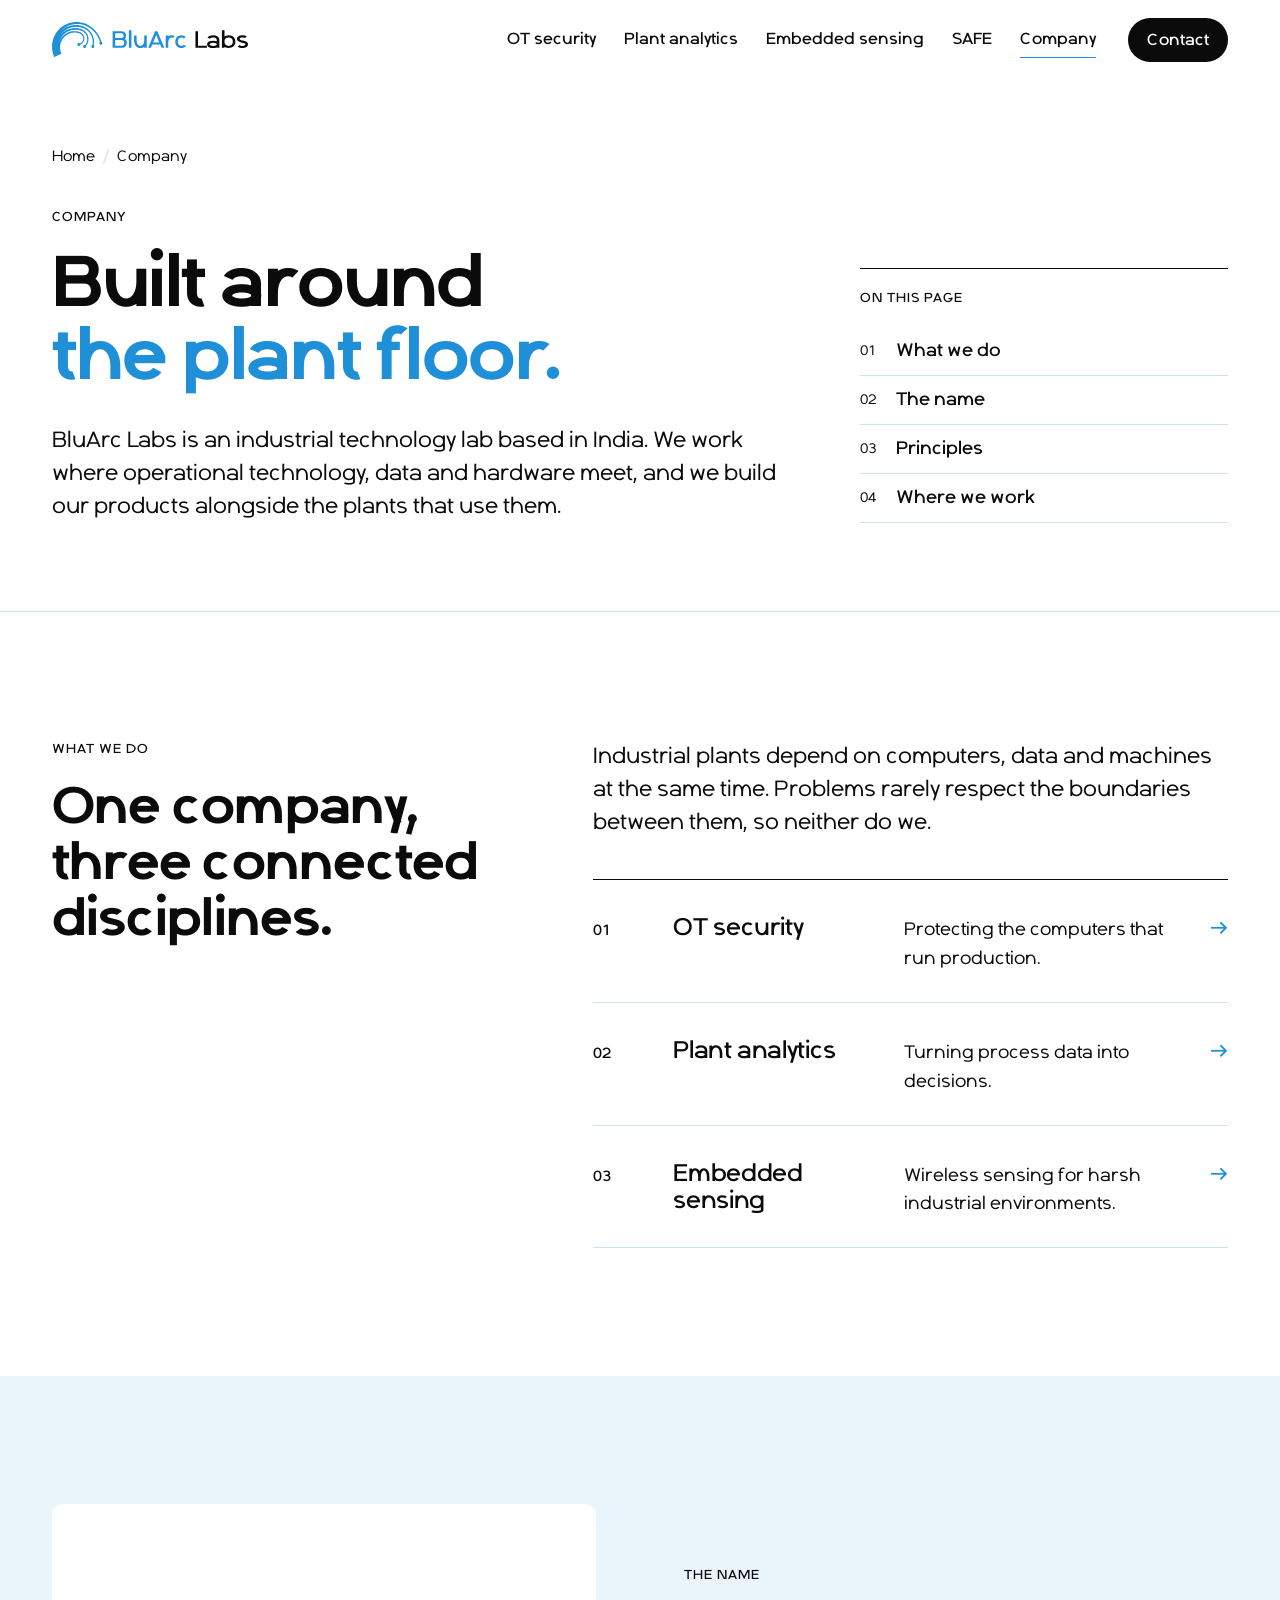
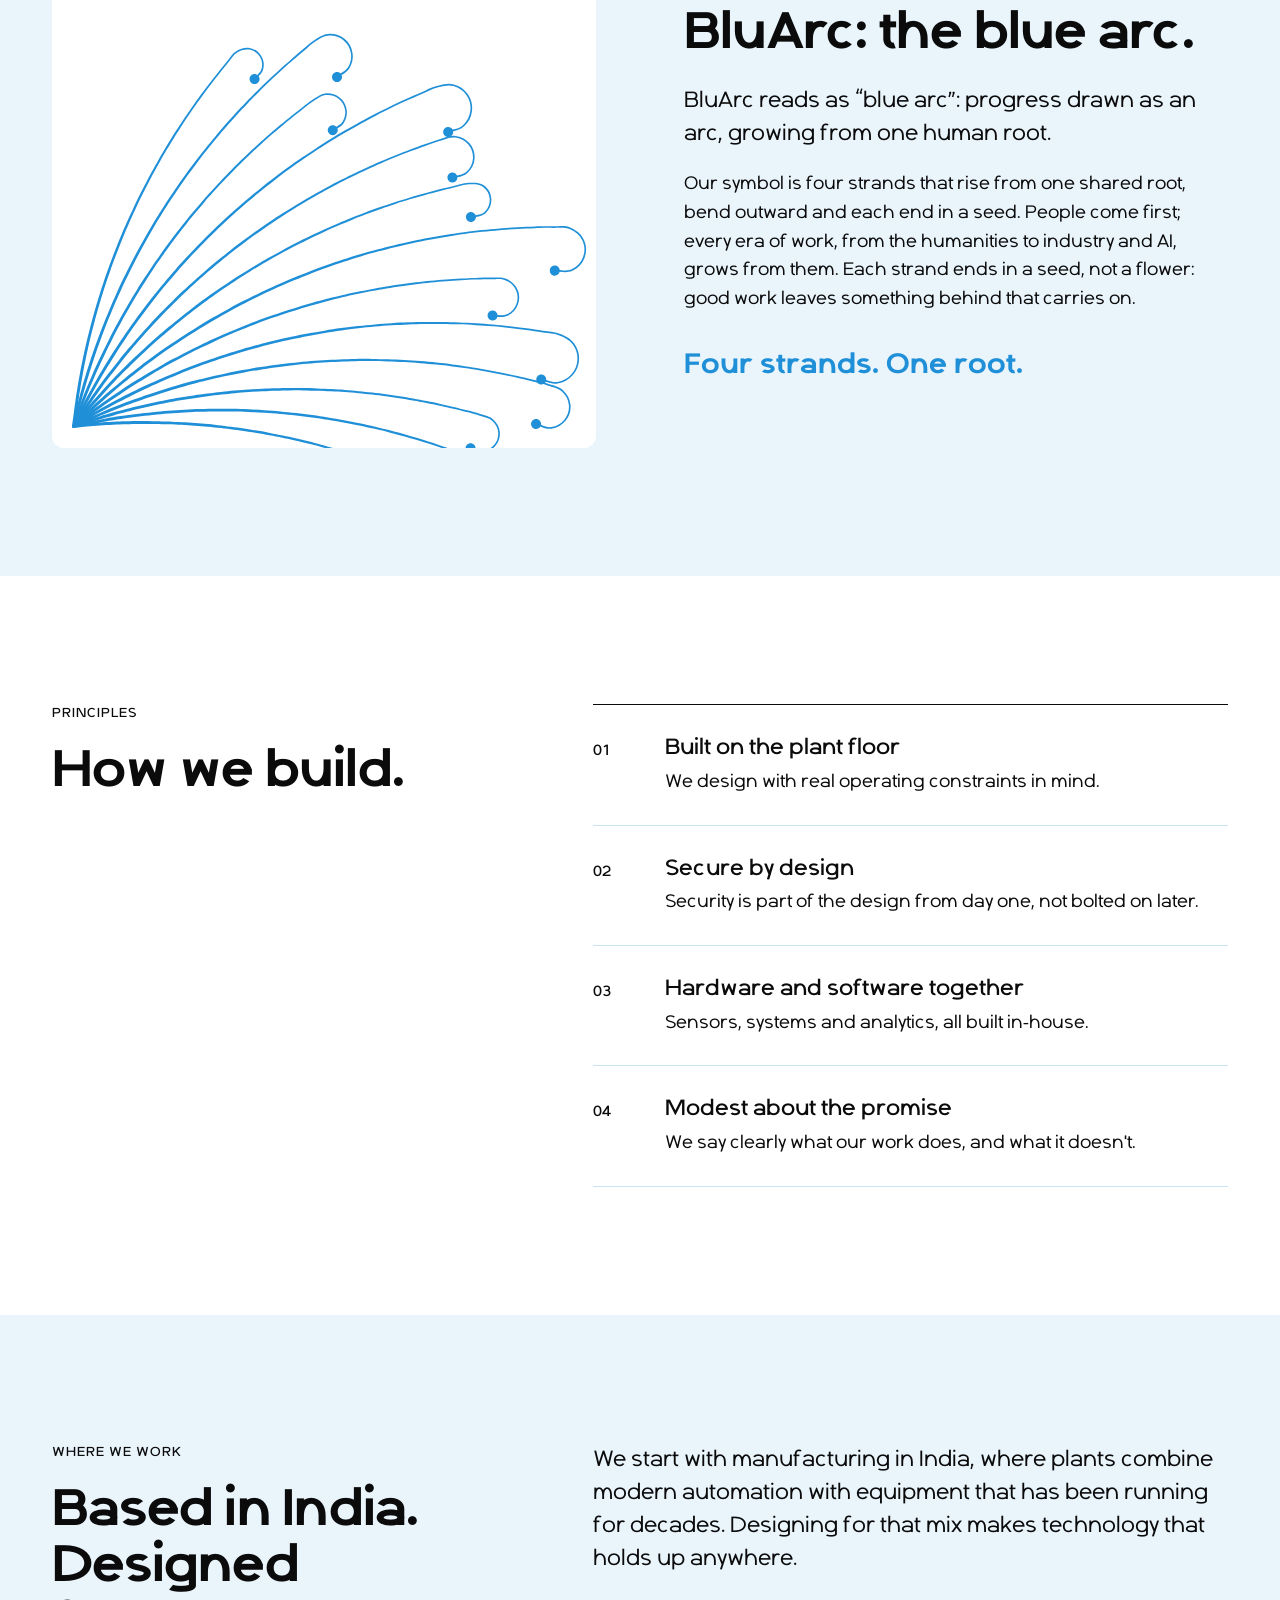
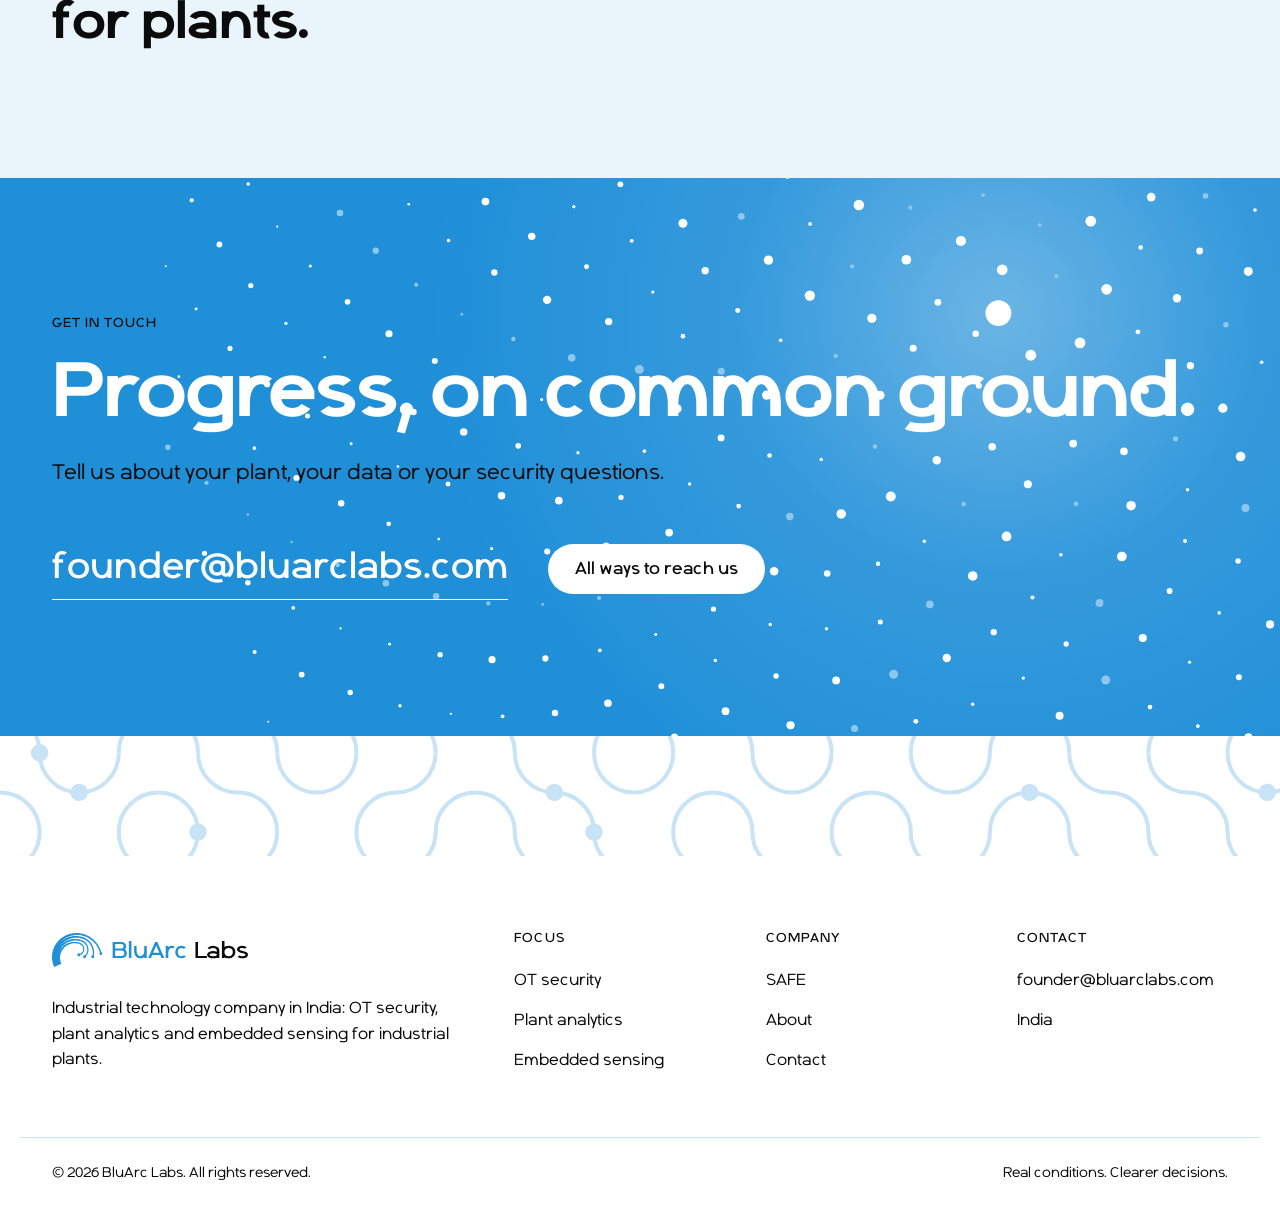
==== commit 5006971a: "Rebrand site to BluArc Labs identity v1.0 Apply the new developer pack: name written as BluArc Labs," ====
--- a/company/index.html
+++ b/company/index.html
@@ -3,37 +3,38 @@
 <head>
   <meta charset="utf-8">
   <meta name="viewport" content="width=device-width, initial-scale=1">
-  <title>About Bluarc Labs | Industrial Technology Company, India</title>
-  <meta name="description" content="Bluarc Labs is an industrial technology lab based in India, working where operational technology, data and hardware meet. Built around the plant floor.">
+  <title>About BluArc Labs | Industrial Technology Company, India</title>
+  <meta name="description" content="BluArc Labs is an industrial technology lab based in India, working where operational technology, data and hardware meet. Built around the plant floor.">
   <link rel="canonical" href="https://bluarclabs.com/company/">
   <meta name="robots" content="index, follow, max-image-preview:large, max-snippet:-1, max-video-preview:-1">
-  <meta name="theme-color" content="#155DA6">
+  <meta name="theme-color" content="#1F8FD8">
   <meta name="color-scheme" content="light">
-  <meta name="author" content="Bluarc Labs">
+  <meta name="author" content="BluArc Labs">
 
   <meta property="og:type" content="website">
-  <meta property="og:site_name" content="Bluarc Labs">
+  <meta property="og:site_name" content="BluArc Labs">
   <meta property="og:locale" content="en_IN">
-  <meta property="og:title" content="About Bluarc Labs | Industrial Technology Company, India">
-  <meta property="og:description" content="Bluarc Labs is an industrial technology lab based in India, working where operational technology, data and hardware meet. Built around the plant floor.">
+  <meta property="og:title" content="About BluArc Labs | Industrial Technology Company, India">
+  <meta property="og:description" content="BluArc Labs is an industrial technology lab based in India, working where operational technology, data and hardware meet. Built around the plant floor.">
   <meta property="og:url" content="https://bluarclabs.com/company/">
   <meta property="og:image" content="https://bluarclabs.com/assets/og/company.png">
   <meta property="og:image:type" content="image/png">
   <meta property="og:image:width" content="1200">
   <meta property="og:image:height" content="630">
-  <meta property="og:image:alt" content="Built around the plant floor. Bluarc Labs.">
+  <meta property="og:image:alt" content="Built around the plant floor. BluArc Labs.">
   <meta name="twitter:card" content="summary_large_image">
-  <meta name="twitter:title" content="About Bluarc Labs | Industrial Technology Company, India">
-  <meta name="twitter:description" content="Bluarc Labs is an industrial technology lab based in India, working where operational technology, data and hardware meet. Built around the plant floor.">
+  <meta name="twitter:title" content="About BluArc Labs | Industrial Technology Company, India">
+  <meta name="twitter:description" content="BluArc Labs is an industrial technology lab based in India, working where operational technology, data and hardware meet. Built around the plant floor.">
   <meta name="twitter:image" content="https://bluarclabs.com/assets/og/company.png">
-  <meta name="twitter:image:alt" content="Built around the plant floor. Bluarc Labs.">
-
-  <link rel="icon" href="/favicon.ico" sizes="any">
+  <meta name="twitter:image:alt" content="Built around the plant floor. BluArc Labs.">
+
+  <link rel="icon" href="/favicon.ico" sizes="16x16 32x32 48x48">
   <link rel="icon" href="/assets/icons/favicon.svg" type="image/svg+xml">
   <link rel="apple-touch-icon" href="/apple-touch-icon.png">
   <link rel="manifest" href="/site.webmanifest">
 
-  <link rel="preload" href="/assets/fonts/anek-latin.woff2" as="font" type="font/woff2" crossorigin>
+  <link rel="preload" href="/assets/fonts/BluArcSans-Bold.woff2" as="font" type="font/woff2" crossorigin>
+  <link rel="preload" href="/assets/fonts/BluArcSans-Regular.woff2" as="font" type="font/woff2" crossorigin>
   <link rel="stylesheet" href="/css/styles.css">
   <script>document.documentElement.classList.add('js');</script>
 
@@ -44,8 +45,11 @@
     {
       "@type": "Organization",
       "@id": "https://bluarclabs.com/#organization",
-      "name": "Bluarc Labs",
-      "alternateName": "Bluarc",
+      "name": "BluArc Labs",
+      "alternateName": [
+        "BluArc",
+        "Bluarc Labs"
+      ],
       "url": "https://bluarclabs.com/",
       "logo": {
         "@type": "ImageObject",
@@ -87,7 +91,7 @@
       "@type": "WebSite",
       "@id": "https://bluarclabs.com/#website",
       "url": "https://bluarclabs.com/",
-      "name": "Bluarc Labs",
+      "name": "BluArc Labs",
       "inLanguage": "en-IN",
       "publisher": {
         "@id": "https://bluarclabs.com/#organization"
@@ -115,8 +119,8 @@
       "@type": "AboutPage",
       "@id": "https://bluarclabs.com/company/#webpage",
       "url": "https://bluarclabs.com/company/",
-      "name": "About Bluarc Labs | Industrial Technology Company, India",
-      "description": "Bluarc Labs is an industrial technology lab based in India, working where operational technology, data and hardware meet. Built around the plant floor.",
+      "name": "About BluArc Labs | Industrial Technology Company, India",
+      "description": "BluArc Labs is an industrial technology lab based in India, working where operational technology, data and hardware meet. Built around the plant floor.",
       "isPartOf": {
         "@id": "https://bluarclabs.com/#website"
       },
@@ -138,8 +142,8 @@
 
   <header class="site-header" id="top">
     <div class="container header-inner">
-      <a class="brand" href="/" aria-label="Bluarc Labs home">
-        <img src="/assets/brand/lockup.svg" width="160" height="43" alt="Bluarc Labs">
+      <a class="brand" href="/" aria-label="BluArc Labs home">
+        <img src="/assets/brand/logo.svg" width="196" height="35" alt="BluArc Labs">
       </a>
 
       <button class="nav-toggle" type="button" aria-expanded="false" aria-controls="site-nav">
@@ -167,7 +171,7 @@
         </nav>
           <p class="label">Company</p>
           <h1 id="page-title" class="display"><span class="hl-line"><span class="hl-in">Built around</span></span><span class="hl-line hl-ground"><span class="hl-in">the plant floor.</span></span></h1>
-          <p class="page-lead hero-anim">Bluarc Labs is an industrial technology lab based in India. We work where operational technology, data and hardware meet, and we build our products alongside the plants that use them.</p>
+          <p class="page-lead hero-anim">BluArc Labs is an industrial technology lab based in India. We work where operational technology, data and hardware meet, and we build our products alongside the plants that use them.</p>
         </div>
         <div class="page-hero-aside"><nav class="toc" aria-label="On this page"><p class="label">On this page</p><ol><li><a href="#what">What we do</a></li><li><a href="#name">The name</a></li><li><a href="#principles">Principles</a></li><li><a href="#where">Where we work</a></li></ol></nav></div>
       </div>
@@ -207,14 +211,14 @@
     <section class="block block-wash" id="name" aria-labelledby="name-title">
       <div class="container name-feature">
         <figure class="name-art reveal">
-          <img src="/assets/brand/pattern.svg" width="960" height="960" alt="The Bluarc Labs symbol, enlarged: an upright bending into an arc over a whole disc, standing on one ground line." loading="lazy" decoding="async">
+          <img src="/assets/brand/filament-fan.svg" width="1080" height="1080" alt="Fine blue strands fanning out from one corner, each ending in a curl and a seed." loading="lazy" decoding="async">
         </figure>
         <div class="name-copy reveal">
           <p class="label">The name</p>
-          <h2 id="name-title">Bluarc: the blue arc.</h2>
-          <p class="lead">Bluarc reads as &ldquo;blue arc&rdquo;: the thin arc of atmosphere visible at Earth's edge. Every person and every plant shares it.</p>
-          <p>Our symbol is one gesture. An upright rises from the ground and bends into an arc over a whole disc. The arc never touches the disc. That constant gap expresses how we want to work: shelter rather than control.</p>
-          <p class="name-sign">Care leaves room.</p>
+          <h2 id="name-title">BluArc: the blue arc.</h2>
+          <p class="lead">BluArc reads as &ldquo;blue arc&rdquo;: progress drawn as an arc, growing from one human root.</p>
+          <p>Our symbol is four strands that rise from one shared root, bend outward and each end in a seed. People come first; every era of work, from the humanities to industry and AI, grows from them. Each strand ends in a seed, not a flower: good work leaves something behind that carries on.</p>
+          <p class="name-sign">Four strands. One root.</p>
         </div>
       </div>
     </section>
@@ -262,10 +266,11 @@
   </main>
 
   <footer class="site-footer">
+    <div class="footer-lattice" aria-hidden="true"></div>
     <div class="container footer-inner">
       <div class="footer-brand">
-        <a class="brand" href="/" aria-label="Bluarc Labs home">
-          <img src="/assets/brand/lockup-reverse.svg" width="160" height="43" alt="Bluarc Labs" loading="lazy" decoding="async">
+        <a class="brand" href="/" aria-label="BluArc Labs home">
+          <img src="/assets/brand/logo.svg" width="196" height="35" alt="BluArc Labs" loading="lazy" decoding="async">
         </a>
         <p class="footer-about">Industrial technology company in India: OT security, plant analytics and embedded sensing for industrial plants.</p>
       </div>
@@ -283,7 +288,7 @@
       </div>
     </div>
     <div class="container footer-bottom">
-      <p>&copy; <span id="year">2026</span> Bluarc Labs. All rights reserved.</p>
+      <p>&copy; <span id="year">2026</span> BluArc Labs. All rights reserved.</p>
       <p class="footer-sign">Real conditions. Clearer decisions.</p>
     </div>
   </footer>
--- a/css/styles.css
+++ b/css/styles.css
@@ -1,32 +1,43 @@
-/* Bluarc Labs: site styles, built on the Bluarc Labs identity (revision 06.1) */
+/* BluArc Labs: site styles, built on the BluArc Labs identity v1.0 */
 
 @font-face {
-  font-family: "Anek Latin";
+  font-family: "BluArc Sans";
   font-style: normal;
-  font-weight: 400 600;
+  font-weight: 400;
   font-display: swap;
-  src: url("../assets/fonts/anek-latin.woff2") format("woff2");
+  src: url("../assets/fonts/BluArcSans-Regular.woff2") format("woff2");
+}
+@font-face {
+  font-family: "BluArc Sans";
+  font-style: normal;
+  font-weight: 500;
+  font-display: swap;
+  src: url("../assets/fonts/BluArcSans-Medium.woff2") format("woff2");
+}
+@font-face {
+  font-family: "BluArc Sans";
+  font-style: normal;
+  font-weight: 700;
+  font-display: swap;
+  src: url("../assets/fonts/BluArcSans-Bold.woff2") format("woff2");
 }
 
 :root {
-  /* Identity palette */
-  --ocean: #155DA6;      /* primary */
-  --ocean-hover: #114D8A;
-  --ice-wash: #D8E8F7;   /* secondary */
-  --surf: #78AEE0;       /* accent: artwork and rules, never small text on light grounds */
-  --ice: #EDF4FA;        /* background */
-  --navy: #122A45;       /* foreground */
-  --slate: #526B85;      /* muted */
-  --surface: #F5F8FC;    /* light surface */
-  --rule: #B8CEE3;       /* blue rule, decorative only */
+  /* Identity palette: Deep Sky, a lot of white, spots of Core Black. No other colours. */
+  --sky: #1F8FD8;        /* graphics, rules and text 24px and above only */
+  --black: #0B0B0C;      /* all small text, buttons */
   --white: #FFFFFF;
-
-  --font: "Anek Latin", system-ui, -apple-system, "Segoe UI", Roboto, sans-serif;
+  /* Tints (Deep Sky screened onto white): patterns, rules and panels only, never text */
+  --sky-50: #8FC7EC;
+  --sky-25: #C7E3F5;
+  --sky-10: #E9F4FB;
+
+  --font: "BluArc Sans", system-ui, -apple-system, "Segoe UI", Roboto, sans-serif;
 
   --container: 1240px;
   --gutter: 32px;
   --header-h: 80px;
-  --radius: 4px;
+  --radius: 12px;
   --ease: cubic-bezier(.2, .7, .2, 1);
   --ease-out: cubic-bezier(.16, 1, .3, 1);
 }
@@ -43,8 +54,8 @@
 
 body {
   margin: 0;
-  background: var(--surface);
-  color: var(--navy);
+  background: var(--white);
+  color: var(--black);
   font-family: var(--font);
   font-size: 18px;
   font-weight: 400;
@@ -58,27 +69,27 @@
 img { height: auto; }
 
 h1, h2, h3 {
-  color: var(--navy);
+  color: var(--black);
   margin: 0;
-  font-weight: 500;
+  font-weight: 700;
   line-height: 1.1;
-  letter-spacing: -0.02em;
+  letter-spacing: -0.015em;
   text-wrap: balance;
 }
-h2 { font-size: clamp(34px, 4.2vw, 54px); letter-spacing: -0.025em; }
+h2 { font-size: clamp(32px, 4vw, 52px); letter-spacing: -0.015em; }
 .h2-sm { font-size: clamp(28px, 3vw, 38px); }
-h3 { font-size: 23px; line-height: 1.2; letter-spacing: -0.01em; }
+h3 { font-size: 22px; line-height: 1.3; font-weight: 500; letter-spacing: 0; }
 
 p { margin: 0; }
 p + p { margin-top: 1em; }
 
-a { color: var(--ocean); text-decoration: none; }
-a:hover { color: var(--ocean-hover); }
-
-::selection { background: var(--ice-wash); color: var(--navy); }
+a { color: var(--black); text-decoration: none; }
+a:hover { color: var(--black); }
+
+::selection { background: var(--black); color: var(--black); }
 
 :focus-visible {
-  outline: 2px solid var(--ocean);
+  outline: 2px solid var(--sky);
   outline-offset: 3px;
   border-radius: 2px;
 }
@@ -102,46 +113,48 @@
   position: absolute;
   left: 16px; top: -56px;
   z-index: 100;
-  background: var(--navy);
-  color: var(--ice);
+  background: var(--black);
+  color: var(--sky-10);
   padding: 12px 18px;
   border-radius: var(--radius);
   transition: top .2s;
 }
-.skip-link:focus { top: 12px; color: var(--ice); }
-
-/* Reference labels: Anek Latin 500, uppercase, ~0.08em, 12px+ */
+.skip-link:focus { top: 12px; color: var(--sky-10); }
+
+/* Labels: BluArc Sans Medium, capitals, +8% tracking, 12px+ */
 .label {
   font-size: 13px;
   font-weight: 500;
   letter-spacing: .08em;
   text-transform: uppercase;
   line-height: 1.4;
-  color: var(--ocean);
+  color: var(--black);
   margin-bottom: 20px;
 }
-.label-reverse { color: var(--ice-wash); }
+.label-reverse { color: var(--black); }
 
 .lead {
   font-size: 22px;
   line-height: 1.5;
-  color: var(--navy);
+  color: var(--black);
 }
 
 .block-intro {
   margin-top: 20px;
   font-size: 20px;
   line-height: 1.55;
-  color: var(--slate);
-}
-
-.inline-link { margin-top: 32px; color: var(--slate); }
+  color: var(--black);
+}
+
+.inline-link { margin-top: 32px; color: var(--black); }
 .inline-link a {
-  color: var(--ocean);
+  color: var(--black);
   text-decoration: underline;
   text-decoration-thickness: 1px;
+  text-decoration-color: var(--sky);
   text-underline-offset: 4px;
 }
+.inline-link a:hover { text-decoration-thickness: 2px; }
 
 /* Buttons: 44px minimum target */
 .btn {
@@ -155,21 +168,21 @@
   font-weight: 500;
   line-height: 1;
   padding: 15px 26px;
-  border-radius: var(--radius);
+  border-radius: 999px;
   border: 1px solid transparent;
   transition: background-color .2s var(--ease), color .2s var(--ease), border-color .2s var(--ease);
   white-space: nowrap;
 }
 .btn span { transition: transform .25s var(--ease); }
 .btn:hover span { transform: translateX(4px); }
-.btn-primary { background: var(--ocean); color: var(--white); }
-.btn-primary:hover { background: var(--ocean-hover); color: var(--white); }
+.btn-primary { background: var(--black); color: var(--white); }
+.btn-primary:hover { background: #2A2A2D; color: var(--white); }
 .btn-sm { min-height: 44px; padding: 11px 18px; font-size: 16px; }
-.btn-quiet { color: var(--navy); padding-left: 6px; padding-right: 6px; }
-.btn-quiet:hover { color: var(--ocean); }
+.btn-quiet { color: var(--black); padding-left: 6px; padding-right: 6px; }
+.btn-quiet:hover { color: var(--black); text-decoration: underline; text-decoration-color: var(--sky); text-underline-offset: 6px; }
 .btn-flush { padding-left: 0; margin-top: 24px; }
-.btn-reverse { background: var(--ice); color: var(--navy); }
-.btn-reverse:hover { background: var(--white); color: var(--navy); }
+.btn-reverse { background: var(--white); color: var(--black); }
+.btn-reverse:hover { background: var(--sky-10); color: var(--black); }
 
 /* Header */
 .site-header {
@@ -177,13 +190,13 @@
   inset: 0 0 auto 0;
   z-index: 50;
   height: var(--header-h);
-  background: rgba(245, 248, 252, .94);
+  background: rgba(255, 255, 255, .94);
   -webkit-backdrop-filter: saturate(140%) blur(12px);
   backdrop-filter: saturate(140%) blur(12px);
   border-bottom: 1px solid transparent;
   transition: border-color .25s;
 }
-.site-header.is-scrolled { border-bottom-color: var(--rule); }
+.site-header.is-scrolled { border-bottom-color: var(--sky-25); }
 
 .header-inner {
   height: 100%;
@@ -199,7 +212,7 @@
   min-height: 44px;
   flex: none;
 }
-.brand img { width: 160px; }
+.brand img { width: 196px; }
 
 .site-nav {
   display: flex;
@@ -207,7 +220,7 @@
   gap: 28px;
 }
 .site-nav a:not(.btn) {
-  color: var(--navy);
+  color: var(--black);
   font-size: 16px;
   font-weight: 500;
   position: relative;
@@ -219,15 +232,15 @@
   position: absolute;
   left: 0; right: 0; bottom: 4px;
   height: 1.5px;
-  background: var(--ocean);
+  background: var(--sky);
   transform: scaleX(0);
   transform-origin: left;
   transition: transform .3s var(--ease);
 }
-.site-nav a:not(.btn):hover { color: var(--ocean); }
+.site-nav a:not(.btn):hover { color: var(--black); }
 .site-nav a:not(.btn):hover::after,
 .site-nav a[aria-current="page"]::after { transform: scaleX(1); }
-.site-nav a[aria-current="page"]:not(.btn) { color: var(--ocean); }
+.site-nav a[aria-current="page"]:not(.btn) { color: var(--black); }
 .site-nav .btn { margin-left: 4px; }
 
 .nav-toggle {
@@ -244,7 +257,7 @@
 }
 .nav-toggle-bar {
   width: 22px; height: 2px;
-  background: var(--navy);
+  background: var(--black);
   transition: transform .25s var(--ease);
 }
 .nav-toggle[aria-expanded="true"] .nav-toggle-bar:nth-child(1) { transform: translateY(4px) rotate(45deg); }
@@ -253,31 +266,19 @@
 /* Display headlines: each line on its own baseline; the last stands on the ground rule */
 .display {
   font-size: clamp(42px, 5.6vw, 76px);
-  font-weight: 500;
+  font-weight: 700;
   line-height: 1.02;
-  letter-spacing: -0.03em;
-}
-.display-xl { font-size: clamp(48px, 6.4vw, 96px); }
+  letter-spacing: -0.02em;
+}
+.display-xl { font-size: clamp(48px, 5.4vw, 88px); }
 .hl-line {
   display: block;
   overflow: hidden;
   padding-bottom: .1em;
   margin-bottom: -.1em;
 }
-.hl-in { display: inline-block; white-space: nowrap; }
-.hl-ground {
-  display: flex;
-  align-items: baseline;
-}
-.hl-ground::after {
-  content: "";
-  flex: 0 1 128px;
-  min-width: 32px;
-  height: 1.5px;
-  margin-left: .2em;
-  background: var(--surf);
-  transform-origin: left;
-}
+.hl-in { display: inline-block; }
+.hl-ground { display: block; color: var(--sky); }
 
 @media (prefers-reduced-motion: no-preference) {
   .js .display .hl-in {
@@ -286,22 +287,17 @@
   }
   .js .display .hl-line:nth-child(2) .hl-in { animation-delay: .1s; }
   .js .display .hl-line:nth-child(3) .hl-in { animation-delay: .2s; }
-  .js .display .hl-ground::after {
-    transform: scaleX(0);
-    animation: hl-ground .9s var(--ease-out) .55s forwards;
-  }
   .js .hero-anim {
     opacity: 0;
     animation: fade-up .8s var(--ease-out) .35s forwards;
   }
   .js .hero-panel .hero-device {
     opacity: 0;
-    transform: translateX(6%);
-    animation: device-in 1.2s var(--ease-out) .15s forwards;
+    transform: translate(4%, 4%);
+    animation: device-in 1.4s var(--ease-out) .15s forwards;
   }
 }
 @keyframes hl-rise { to { transform: none; } }
-@keyframes hl-ground { to { transform: scaleX(1); } }
 @keyframes fade-up { from { opacity: 0; transform: translateY(12px); } to { opacity: 1; transform: none; } }
 @keyframes device-in { to { opacity: 1; transform: none; } }
 
@@ -309,7 +305,7 @@
 .hero-home {
   position: relative;
   padding-top: var(--header-h);
-  background: var(--surface);
+  background: var(--white);
 }
 .hero-container {
   min-height: min(760px, calc(100svh - var(--header-h) - 84px));
@@ -323,14 +319,14 @@
   margin-top: 36px;
   font-size: 24px;
   line-height: 1.4;
-  color: var(--navy);
+  color: var(--black);
   max-width: 30em;
 }
 .hero-sub {
   margin-top: 14px;
   font-size: 19px;
   line-height: 1.55;
-  color: var(--slate);
+  color: var(--black);
   max-width: 36em;
 }
 .hero-actions {
@@ -342,16 +338,15 @@
 }
 
 .hero-panel {
-  --panel-w: clamp(300px, 30vw, 500px);
+  --panel-w: clamp(320px, 36vw, 620px);
   position: absolute;
   top: var(--header-h);
   right: 0;
   bottom: 0;
   width: var(--panel-w);
-  background: var(--navy);
   overflow: hidden;
 }
-.hero-device { width: 100%; height: 100%; }
+.hero-device { width: 100%; height: 100%; object-fit: cover; object-position: 72% center; }
 .hero-panel-label {
   position: absolute;
   left: 32px;
@@ -360,9 +355,9 @@
   font-weight: 500;
   letter-spacing: .08em;
   text-transform: uppercase;
-  color: var(--ice-wash);
-}
-.hero-home { --panel-w: clamp(300px, 30vw, 500px); }
+  color: var(--black);
+}
+.hero-home { --panel-w: clamp(320px, 36vw, 620px); }
 .hero-band { display: none; }
 
 .focus-strip {
@@ -370,7 +365,7 @@
   z-index: 1;
   display: grid;
   grid-template-columns: repeat(3, minmax(0, 1fr));
-  border-top: 1px solid var(--rule);
+  border-top: 1px solid var(--sky-25);
   margin-right: calc(var(--panel-w) - max(0px, (100vw - var(--container)) / 2));
 }
 .focus-strip a {
@@ -378,21 +373,22 @@
   align-items: center;
   gap: 8px;
   min-height: 84px;
-  padding: 0 20px 0 0;
-  font-size: 18px;
-  font-weight: 500;
-  color: var(--navy);
-}
-.focus-strip .num { color: var(--ocean); }
-.focus-strip .arrow { margin-left: auto; color: var(--ocean); opacity: 0; transform: translateX(-6px); transition: opacity .25s, transform .25s var(--ease); }
-.focus-strip a:hover { color: var(--ocean); }
+  padding: 0 12px 0 0;
+  font-size: clamp(16px, 1.4vw, 18px);
+  white-space: nowrap;
+  font-weight: 500;
+  color: var(--black);
+}
+.focus-strip .num { color: var(--black); font-weight: 400; }
+.focus-strip .arrow { margin-left: auto; color: var(--sky); opacity: 0; transform: translateX(-6px); transition: opacity .25s, transform .25s var(--ease); }
+.focus-strip a:hover { color: var(--black); }
 .focus-strip a:hover .arrow { opacity: 1; transform: none; }
 
 /* Sub-page hero */
 .page-hero {
   padding: calc(var(--header-h) + 64px) 0 88px;
-  background: var(--surface);
-  border-bottom: 1px solid var(--rule);
+  background: var(--white);
+  border-bottom: 1px solid var(--sky-25);
 }
 .page-hero-grid {
   display: grid;
@@ -404,32 +400,32 @@
   margin-top: 32px;
   font-size: 22px;
   line-height: 1.5;
-  color: var(--slate);
+  color: var(--black);
   max-width: 34em;
 }
 .crumbs { margin-bottom: 40px; font-size: 15px; }
-.crumbs ol { list-style: none; margin: 0; padding: 0; display: flex; flex-wrap: wrap; gap: 8px; color: var(--slate); }
-.crumbs li + li::before { content: "/"; margin-right: 8px; color: var(--rule); }
-.crumbs a { color: var(--slate); }
-.crumbs a:hover { color: var(--ocean); }
-.crumbs [aria-current] { color: var(--navy); }
-
-.toc { border-top: 1.5px solid var(--navy); padding-top: 20px; }
+.crumbs ol { list-style: none; margin: 0; padding: 0; display: flex; flex-wrap: wrap; gap: 8px; color: var(--black); }
+.crumbs li + li::before { content: "/"; margin-right: 8px; color: var(--sky-25); }
+.crumbs a { color: var(--black); }
+.crumbs a:hover { color: var(--black); text-decoration: underline; text-decoration-color: var(--sky); text-underline-offset: 4px; }
+.crumbs [aria-current] { color: var(--black); }
+
+.toc { border-top: 1.5px solid var(--black); padding-top: 20px; }
 .toc ol { list-style: none; margin: 0; padding: 0; counter-reset: toc; }
-.toc li { counter-increment: toc; border-bottom: 1px solid var(--rule); }
+.toc li { counter-increment: toc; border-bottom: 1px solid var(--sky-25); }
 .toc a {
   display: flex;
   gap: 14px;
   align-items: center;
   min-height: 48px;
-  color: var(--navy);
-  font-weight: 500;
-}
-.toc a::before { content: counter(toc, decimal-leading-zero); color: var(--ocean); font-size: 14px; width: 22px; }
-.toc a:hover { color: var(--ocean); }
+  color: var(--black);
+  font-weight: 500;
+}
+.toc a::before { content: counter(toc, decimal-leading-zero); color: var(--black); font-weight: 400; font-size: 14px; width: 22px; }
+.toc a:hover { color: var(--black); text-decoration: underline; text-decoration-color: var(--sky); text-underline-offset: 4px; }
 
 .hero-endorsement {
-  background: var(--ice);
+  background: var(--sky-10);
   border-radius: var(--radius);
   padding: 48px 40px;
   display: flex;
@@ -437,16 +433,17 @@
 }
 .hero-endorsement img { width: min(280px, 100%); }
 
-.hero-contact { border-top: 1.5px solid var(--navy); padding-top: 20px; }
-.hero-contact-note { margin-top: 16px; color: var(--slate); font-size: 16px; }
+.hero-contact { border-top: 1.5px solid var(--black); padding-top: 20px; }
+.hero-contact-note { margin-top: 16px; color: var(--black); font-size: 16px; }
 
 /* Blocks */
 .block { padding: 128px 0; }
 .block-tight { padding: 96px 0; }
-.block-wash { background: var(--ice); }
-.block-navy { background: var(--navy); color: var(--ice); }
-.block-navy h2 { color: var(--ice); }
-.block-navy .block-intro { color: var(--ice-wash); }
+.block-wash { background: var(--sky-10); }
+/* Deep Sky ground: Core Black for all small text, white only for large headlines */
+.block-sky { background: var(--sky); color: var(--black); }
+.block-sky h2 { color: var(--white); }
+.block-sky .block-intro { color: var(--black); }
 
 .section-head { max-width: 820px; margin-bottom: 64px; }
 
@@ -467,20 +464,20 @@
 }
 .tiles-3 { grid-template-columns: repeat(3, minmax(0, 1fr)); gap: 32px; }
 .tile {
-  border-top: 1.5px solid var(--navy);
+  border-top: 1.5px solid var(--black);
   padding-top: 24px;
 }
 .tile-num {
   font-size: 14px;
   font-weight: 500;
-  color: var(--ocean);
+  color: var(--black);
   margin-bottom: 28px;
 }
 .tile h3 { margin-bottom: 10px; }
-.tile p:not(.tile-num) { color: var(--slate); }
+.tile p:not(.tile-num) { color: var(--black); }
 
 /* Focus rows */
-.focus-list { border-top: 1.5px solid var(--navy); }
+.focus-list { border-top: 1.5px solid var(--black); }
 .focus-row {
   position: relative;
   display: grid;
@@ -488,26 +485,26 @@
   gap: 24px;
   align-items: baseline;
   padding: 40px 0;
-  border-bottom: 1px solid var(--rule);
-  color: var(--navy);
+  border-bottom: 1px solid var(--sky-25);
+  color: var(--black);
 }
 .focus-row::before {
   content: "";
   position: absolute;
   left: 0; bottom: -1px;
   width: 100%; height: 1.5px;
-  background: var(--ocean);
+  background: var(--sky);
   transform: scaleX(0);
   transform-origin: left;
   transition: transform .5s var(--ease-out);
 }
-.focus-row:hover { color: var(--navy); }
+.focus-row:hover { color: var(--black); }
 .focus-row:hover::before { transform: scaleX(1); }
-.focus-row-num { font-size: 15px; font-weight: 500; color: var(--ocean); }
+.focus-row-num { font-size: 15px; font-weight: 500; color: var(--black); }
 .focus-row-title { font-size: clamp(24px, 2.4vw, 32px); font-weight: 500; line-height: 1.15; letter-spacing: -0.015em; transition: color .25s; }
-.focus-row-desc { color: var(--slate); }
-.focus-row-arrow { justify-self: end; font-size: 24px; color: var(--ocean); transition: transform .3s var(--ease); }
-.focus-row:hover .focus-row-title { color: var(--ocean); }
+.focus-row-desc { color: var(--black); }
+.focus-row-arrow { justify-self: end; font-size: 24px; color: var(--sky); transition: transform .3s var(--ease); }
+.focus-row:hover .focus-row-title { color: var(--sky); }
 .focus-row:hover .focus-row-arrow { transform: translateX(6px); }
 .focus-list-compact { margin-top: 40px; }
 .focus-list-compact .focus-row { grid-template-columns: 56px minmax(0, 1fr) minmax(0, 1.3fr) 32px; padding: 28px 0; }
@@ -522,23 +519,32 @@
 }
 .safe-card {
   position: relative;
-  background: var(--ice);
+  background: var(--sky-10);
   border-radius: var(--radius);
   aspect-ratio: 1 / 1;
-  display: flex;
-  align-items: center;
-  justify-content: center;
-  padding: 48px;
-}
-.safe-card img { width: min(300px, 100%); }
+  overflow: hidden;
+}
+.safe-card img { position: absolute; inset: 0; width: 100%; height: 100%; }
+.safe-card-name {
+  position: absolute;
+  left: 28px; top: 24px;
+  font-size: clamp(32px, 3.4vw, 44px);
+  font-weight: 700;
+  letter-spacing: -0.015em;
+  line-height: 1;
+  color: var(--black);
+}
 .safe-card-status {
   position: absolute;
   left: 28px; bottom: 24px;
   display: flex; align-items: center; gap: 10px;
   font-size: 13px; font-weight: 500; letter-spacing: .08em; text-transform: uppercase;
-  color: var(--slate);
-}
-.status-mark { display: inline-block; width: 18px; height: 2px; background: var(--ocean); }
+  color: var(--black);
+  background: var(--white);
+  padding: 8px 12px;
+  border-radius: 999px;
+}
+.status-mark { display: inline-block; width: 18px; height: 2px; background: var(--sky); }
 
 /* SAFE band (OT page) */
 .safe-band {
@@ -548,23 +554,20 @@
   align-items: center;
 }
 .safe-band-mark {
-  background: var(--ice);
-  border-radius: var(--radius);
-  padding: 48px 32px;
   display: flex;
   justify-content: center;
 }
-.safe-band-mark img { width: min(260px, 100%); }
+.safe-band-mark img { width: min(300px, 100%); }
 .safe-band h2 { margin-bottom: 0; }
 .safe-band .btn { margin-top: 32px; }
 
 .status-panel {
-  border-top: 1.5px solid var(--navy);
+  border-top: 1.5px solid var(--black);
   padding-top: 24px;
 }
 .status-line { display: flex; align-items: center; gap: 12px; font-size: 20px; margin-bottom: 12px; }
 .status-line strong { font-weight: 500; }
-.status-panel p:not(.status-line) { color: var(--slate); max-width: 34em; }
+.status-panel p:not(.status-line) { color: var(--black); max-width: 34em; }
 .status-panel .btn { margin-top: 28px; }
 
 /* Lists */
@@ -572,20 +575,20 @@
   list-style: none;
   margin: 28px 0 0;
   padding: 0;
-  border-top: 1px solid var(--rule);
+  border-top: 1px solid var(--sky-25);
 }
 .ticks li {
   position: relative;
   padding: 16px 0 16px 36px;
-  border-bottom: 1px solid var(--rule);
+  border-bottom: 1px solid var(--sky-25);
 }
 .ticks li::before {
   content: "";
   position: absolute;
   left: 2px; top: 25px;
   width: 13px; height: 7px;
-  border-left: 2px solid var(--ocean);
-  border-bottom: 2px solid var(--ocean);
+  border-left: 2px solid var(--sky);
+  border-bottom: 2px solid var(--sky);
   transform: rotate(-45deg);
 }
 .ticks-lg { margin-top: 0; }
@@ -599,13 +602,13 @@
   grid-template-columns: 56px minmax(0, 1fr);
   gap: 16px;
   padding: 28px 0;
-  border-top: 1px solid var(--rule);
-}
-.principles li:first-child { border-top: 1.5px solid var(--navy); }
-.principles li:last-child { border-bottom: 1px solid var(--rule); }
-.principle-num { font-size: 15px; font-weight: 500; color: var(--ocean); padding-top: 5px; }
+  border-top: 1px solid var(--sky-25);
+}
+.principles li:first-child { border-top: 1.5px solid var(--black); }
+.principles li:last-child { border-bottom: 1px solid var(--sky-25); }
+.principle-num { font-size: 15px; font-weight: 500; color: var(--black); padding-top: 5px; }
 .principles h3 { margin-bottom: 6px; }
-.principles p { color: var(--slate); }
+.principles p { color: var(--black); }
 
 /* Steps: four steps standing on one shared ground line */
 .steps {
@@ -614,7 +617,7 @@
   padding: 0;
   display: grid;
   grid-template-columns: repeat(4, minmax(0, 1fr));
-  border-bottom: 1.5px solid var(--navy);
+  border-bottom: 1.5px solid var(--black);
 }
 .step {
   position: relative;
@@ -625,7 +628,7 @@
   position: absolute;
   left: 0; bottom: -7px;
   width: 1.5px; height: 12px;
-  background: var(--ocean);
+  background: var(--sky);
 }
 .step-num {
   display: block;
@@ -633,11 +636,11 @@
   font-weight: 400;
   line-height: 1;
   letter-spacing: -0.03em;
-  color: var(--ocean);
+  color: var(--sky);
   margin-bottom: 32px;
 }
 .step h3 { margin-bottom: 10px; }
-.step p { color: var(--slate); }
+.step p { color: var(--black); }
 
 /* Chips */
 .chips {
@@ -650,8 +653,8 @@
 }
 .chips li {
   padding: 12px 20px;
-  border: 1px solid var(--rule);
-  border-radius: var(--radius);
+  border: 1px solid var(--sky-25);
+  border-radius: 999px;
   background: var(--white);
   font-size: 18px;
   font-weight: 500;
@@ -669,19 +672,19 @@
   display: flex;
   gap: 24px;
   align-items: flex-start;
-  border-top: 1.5px solid var(--navy);
+  border-top: 1.5px solid var(--black);
   padding-top: 28px;
 }
-.name-note img { width: 56px; flex: none; }
+.name-note img { width: 64px; flex: none; }
 .name-note h3 {
   font-size: 13px;
   font-weight: 500;
   letter-spacing: .08em;
   text-transform: uppercase;
-  color: var(--ocean);
+  color: var(--black);
   margin-bottom: 8px;
 }
-.name-note p { color: var(--slate); }
+.name-note p { color: var(--black); }
 
 .name-feature {
   display: grid;
@@ -689,12 +692,12 @@
   gap: 88px;
   align-items: center;
 }
-.name-art { margin: 0; border-radius: var(--radius); overflow: hidden; }
+.name-art { margin: 0; border-radius: var(--radius); overflow: hidden; background: var(--white); }
 .name-art img { width: 100%; }
 .name-copy h2 { margin-bottom: 24px; }
-.name-copy p:not(.label):not(.lead) { color: var(--slate); }
+.name-copy p:not(.label):not(.lead) { color: var(--black); }
 .name-copy .lead + p { margin-top: 20px; }
-.name-sign { margin-top: 28px !important; font-size: 24px; font-weight: 500; color: var(--navy) !important; }
+.name-sign { margin-top: 28px !important; font-size: 28px; font-weight: 700; color: var(--sky) !important; }
 
 /* Contact topics */
 .topic-grid {
@@ -709,19 +712,19 @@
   grid-template-rows: auto 1fr;
   gap: 8px 16px;
   padding: 28px 0 36px;
-  border-top: 1.5px solid var(--navy);
-  color: var(--navy);
+  border-top: 1.5px solid var(--black);
+  color: var(--black);
 }
 .topic-title { font-size: 24px; font-weight: 500; transition: color .25s; }
-.topic-desc { grid-column: 1; color: var(--slate); }
-.topic-arrow { grid-column: 2; grid-row: 1; justify-self: end; color: var(--ocean); font-size: 22px; transition: transform .3s var(--ease); }
-.topic:hover { color: var(--navy); }
-.topic:hover .topic-title { color: var(--ocean); }
+.topic-desc { grid-column: 1; color: var(--black); }
+.topic-arrow { grid-column: 2; grid-row: 1; justify-self: end; color: var(--sky); font-size: 22px; transition: transform .3s var(--ease); }
+.topic:hover { color: var(--black); }
+.topic:hover .topic-title { color: var(--sky); }
 .topic:hover .topic-arrow { transform: translateX(6px); }
 
 /* FAQ */
-.faq { border-top: 1.5px solid var(--navy); }
-.faq-item { border-bottom: 1px solid var(--rule); }
+.faq { border-top: 1.5px solid var(--black); }
+.faq-item { border-bottom: 1px solid var(--sky-25); }
 .faq-item summary {
   display: flex;
   align-items: center;
@@ -734,19 +737,19 @@
 }
 .faq-item summary::-webkit-details-marker { display: none; }
 .faq-item summary h3 { font-size: 21px; font-weight: 500; transition: color .2s; }
-.faq-item summary:hover h3 { color: var(--ocean); }
+.faq-item summary:hover h3 { text-decoration: underline; text-decoration-color: var(--sky); text-underline-offset: 5px; }
 .faq-icon { position: relative; flex: none; width: 18px; height: 18px; }
 .faq-icon::before, .faq-icon::after {
   content: "";
   position: absolute;
   left: 0; top: 8px;
   width: 18px; height: 2px;
-  background: var(--ocean);
+  background: var(--sky);
   transition: transform .3s var(--ease);
 }
 .faq-icon::after { transform: rotate(90deg); }
 .faq-item[open] .faq-icon::after { transform: rotate(0deg); }
-.faq-answer { padding: 0 48px 28px 0; color: var(--slate); max-width: 44em; }
+.faq-answer { padding: 0 48px 28px 0; color: var(--black); max-width: 44em; }
 
 /* Related */
 .related-grid {
@@ -761,33 +764,33 @@
   flex-direction: column;
   gap: 8px;
   padding: 28px 28px 32px;
-  background: var(--surface);
+  background: var(--white);
   border-radius: var(--radius);
-  border-bottom: 1.5px solid var(--navy);
-  color: var(--navy);
+  border-bottom: 2px solid var(--sky);
+  color: var(--black);
   transition: background-color .25s;
 }
-.related-card:hover { background: var(--white); color: var(--navy); }
-.related-num { font-size: 14px; font-weight: 500; color: var(--ocean); }
+.related-card:hover { background: var(--white); color: var(--black); box-shadow: 0 0 0 1px var(--sky-25); }
+.related-num { font-size: 14px; font-weight: 500; color: var(--black); }
 .related-title { font-size: 24px; font-weight: 500; line-height: 1.2; }
-.related-desc { color: var(--slate); padding-right: 32px; }
-.related-arrow { position: absolute; right: 28px; bottom: 28px; color: var(--ocean); font-size: 22px; transition: transform .3s var(--ease); }
+.related-desc { color: var(--black); padding-right: 32px; }
+.related-arrow { position: absolute; right: 28px; bottom: 28px; color: var(--sky); font-size: 22px; transition: transform .3s var(--ease); }
 .related-card:hover .related-arrow { transform: translateX(6px); }
 
 /* CTA band */
 .cta-band {
-  background: var(--navy);
-  color: var(--ice);
+  background: var(--sky) url("../assets/brand/seed-field.svg") center / cover no-repeat;
+  color: var(--black);
   padding: 136px 0;
 }
 .cta-title {
-  color: var(--ice);
+  color: var(--white);
   font-size: clamp(40px, 6vw, 80px);
   letter-spacing: -0.03em;
   line-height: 1.04;
 }
-.cta-title .hl-ground::after { background: var(--ocean); flex-basis: 160px; }
-.cta-lead { margin-top: 24px; font-size: 21px; color: var(--ice-wash); max-width: 32em; }
+.cta-title .hl-ground { color: var(--white); }
+.cta-lead { margin-top: 24px; font-size: 21px; color: var(--black); max-width: 32em; }
 .cta-actions {
   margin-top: 48px;
   display: flex;
@@ -799,24 +802,27 @@
   display: inline-block;
   font-size: clamp(24px, 3vw, 36px);
   font-weight: 500;
-  color: var(--ice);
-  border-bottom: 1.5px solid var(--ocean);
+  color: var(--white);
+  border-bottom: 1.5px solid var(--white);
   padding-bottom: 4px;
   overflow-wrap: anywhere;
   transition: border-color .2s var(--ease), color .2s;
 }
-.contact-email:hover { color: var(--white); border-bottom-color: var(--ice); }
-.contact-email-dark { color: var(--navy); font-size: clamp(22px, 2.4vw, 30px); }
-.contact-email-dark:hover { color: var(--ocean); border-bottom-color: var(--navy); }
+.contact-email:hover { color: var(--white); border-bottom-color: var(--black); }
+.contact-email-dark { color: var(--black); font-size: clamp(22px, 2.4vw, 30px); }
+.contact-email-dark:hover { color: var(--black); border-bottom-color: var(--black); }
 .cta-band :focus-visible,
-.block-navy :focus-visible,
-.site-footer :focus-visible { outline-color: var(--ice); }
+.block-sky :focus-visible { outline-color: var(--black); }
 
 /* Footer */
 .site-footer {
-  background: var(--navy);
-  color: var(--ice-wash);
+  background: var(--white);
+  color: var(--black);
   font-size: 16px;
+}
+.footer-lattice {
+  height: 120px;
+  background: url("../assets/brand/link-lattice.svg") center / cover no-repeat;
 }
 .footer-inner {
   display: grid;
@@ -824,15 +830,14 @@
   gap: 40px;
   padding-top: 72px;
   padding-bottom: 56px;
-  border-top: 1px solid rgba(216, 232, 247, .16);
-}
-.footer-about { margin-top: 20px; max-width: 26em; color: var(--ice-wash); }
+}
+.footer-about { margin-top: 20px; max-width: 26em; color: var(--black); }
 .footer-head {
   font-size: 13px;
   font-weight: 500;
   letter-spacing: .08em;
   text-transform: uppercase;
-  color: var(--ice-wash);
+  color: var(--black);
   margin-bottom: 12px;
 }
 .footer-col ul { list-style: none; margin: 0; padding: 0; }
@@ -841,9 +846,9 @@
   display: inline-flex;
   align-items: center;
   min-height: 40px;
-  color: var(--ice);
-}
-.footer-col a:hover { color: var(--white); text-decoration: underline; text-underline-offset: 4px; }
+  color: var(--black);
+}
+.footer-col a:hover { color: var(--black); text-decoration: underline; text-decoration-color: var(--sky); text-underline-offset: 4px; }
 .footer-bottom {
   display: flex;
   flex-wrap: wrap;
@@ -852,8 +857,8 @@
   padding-top: 24px;
   padding-bottom: 36px;
   font-size: 14px;
-  color: var(--ice-wash);
-  border-top: 1px solid rgba(216, 232, 247, .16);
+  color: var(--black);
+  border-top: 1px solid var(--sky-25);
 }
 .footer-bottom p + p { margin-top: 0; }
 
@@ -878,6 +883,7 @@
 /* Responsive */
 @media (max-width: 1180px) {
   :root { --gutter: 28px; }
+  .hero-home, .hero-panel { --panel-w: 30vw; }
   .nav-toggle { display: inline-flex; }
   .site-nav {
     position: fixed;
@@ -886,8 +892,8 @@
     align-items: stretch;
     gap: 0;
     padding: 8px var(--gutter) 28px;
-    background: var(--surface);
-    border-bottom: 1px solid var(--rule);
+    background: var(--white);
+    border-bottom: 1px solid var(--sky-25);
     max-height: calc(100svh - var(--header-h));
     overflow-y: auto;
     visibility: hidden;
@@ -904,7 +910,7 @@
   .site-nav a:not(.btn) {
     padding: 16px 0;
     font-size: 19px;
-    border-bottom: 1px solid var(--rule);
+    border-bottom: 1px solid var(--sky-25);
   }
   .site-nav a:not(.btn)::after { display: none; }
   .site-nav .btn { margin: 24px 0 0; }
@@ -914,8 +920,8 @@
   .hero-home { --panel-w: 0px; }
   .hero-panel { display: none; }
   .hero-container { min-height: 0; padding-top: 72px; padding-bottom: 64px; }
-  .hero-band { display: block; height: clamp(160px, 30vw, 260px); background: var(--navy); overflow: hidden; }
-  .hero-band svg { width: 100%; height: 100%; }
+  .hero-band { display: block; height: clamp(180px, 40vw, 320px); overflow: hidden; }
+  .hero-band img { width: 100%; height: 100%; object-fit: cover; object-position: right center; }
   .focus-strip { border-top: 0; }
   .hero-main { max-width: 760px; }
   .focus-strip { margin-right: 0; }
@@ -926,7 +932,7 @@
   .safe-band-mark { max-width: 420px; }
   .name-art { max-width: 520px; }
   .steps { grid-template-columns: repeat(2, minmax(0, 1fr)); border-bottom: 0; row-gap: 48px; }
-  .step { border-bottom: 1.5px solid var(--navy); margin-right: 24px; padding-right: 0; }
+  .step { border-bottom: 1.5px solid var(--black); margin-right: 24px; padding-right: 0; }
   .tiles-3 { grid-template-columns: minmax(0, 1fr); }
   .topic-grid { grid-template-columns: repeat(2, minmax(0, 1fr)); }
   .related-grid { grid-template-columns: minmax(0, 1fr); }
@@ -936,13 +942,13 @@
 
 @media (max-width: 760px) {
   :root { --header-h: 68px; --gutter: 20px; }
-  .brand img { width: 144px; }
+  .brand img { width: 190px; }
   .block { padding: 88px 0; }
   .block-tight { padding: 72px 0; }
   .section-head { margin-bottom: 44px; }
   .hero-container { min-height: 0; padding-top: 56px; padding-bottom: 56px; }
   .focus-strip { grid-template-columns: minmax(0, 1fr); }
-  .focus-strip a { min-height: 60px; border-bottom: 1px solid var(--rule); }
+  .focus-strip a { min-height: 60px; border-bottom: 1px solid var(--sky-25); }
   .focus-strip .arrow { opacity: 1; transform: none; }
   .page-hero { padding: calc(var(--header-h) + 40px) 0 64px; }
   .crumbs { margin-bottom: 28px; }
@@ -960,9 +966,6 @@
 @media (max-width: 480px) {
   body { font-size: 17px; }
   .display, .display-xl { font-size: clamp(36px, 10.6vw, 52px); }
-  .hl-ground { display: block; }
-  .hl-ground::after { display: none; }
-  .hl-in { white-space: normal; }
   .lead, .page-lead { font-size: 19px; }
   .hero-focus { font-size: 21px; }
   .ticks-lg li { font-size: 18px; }
